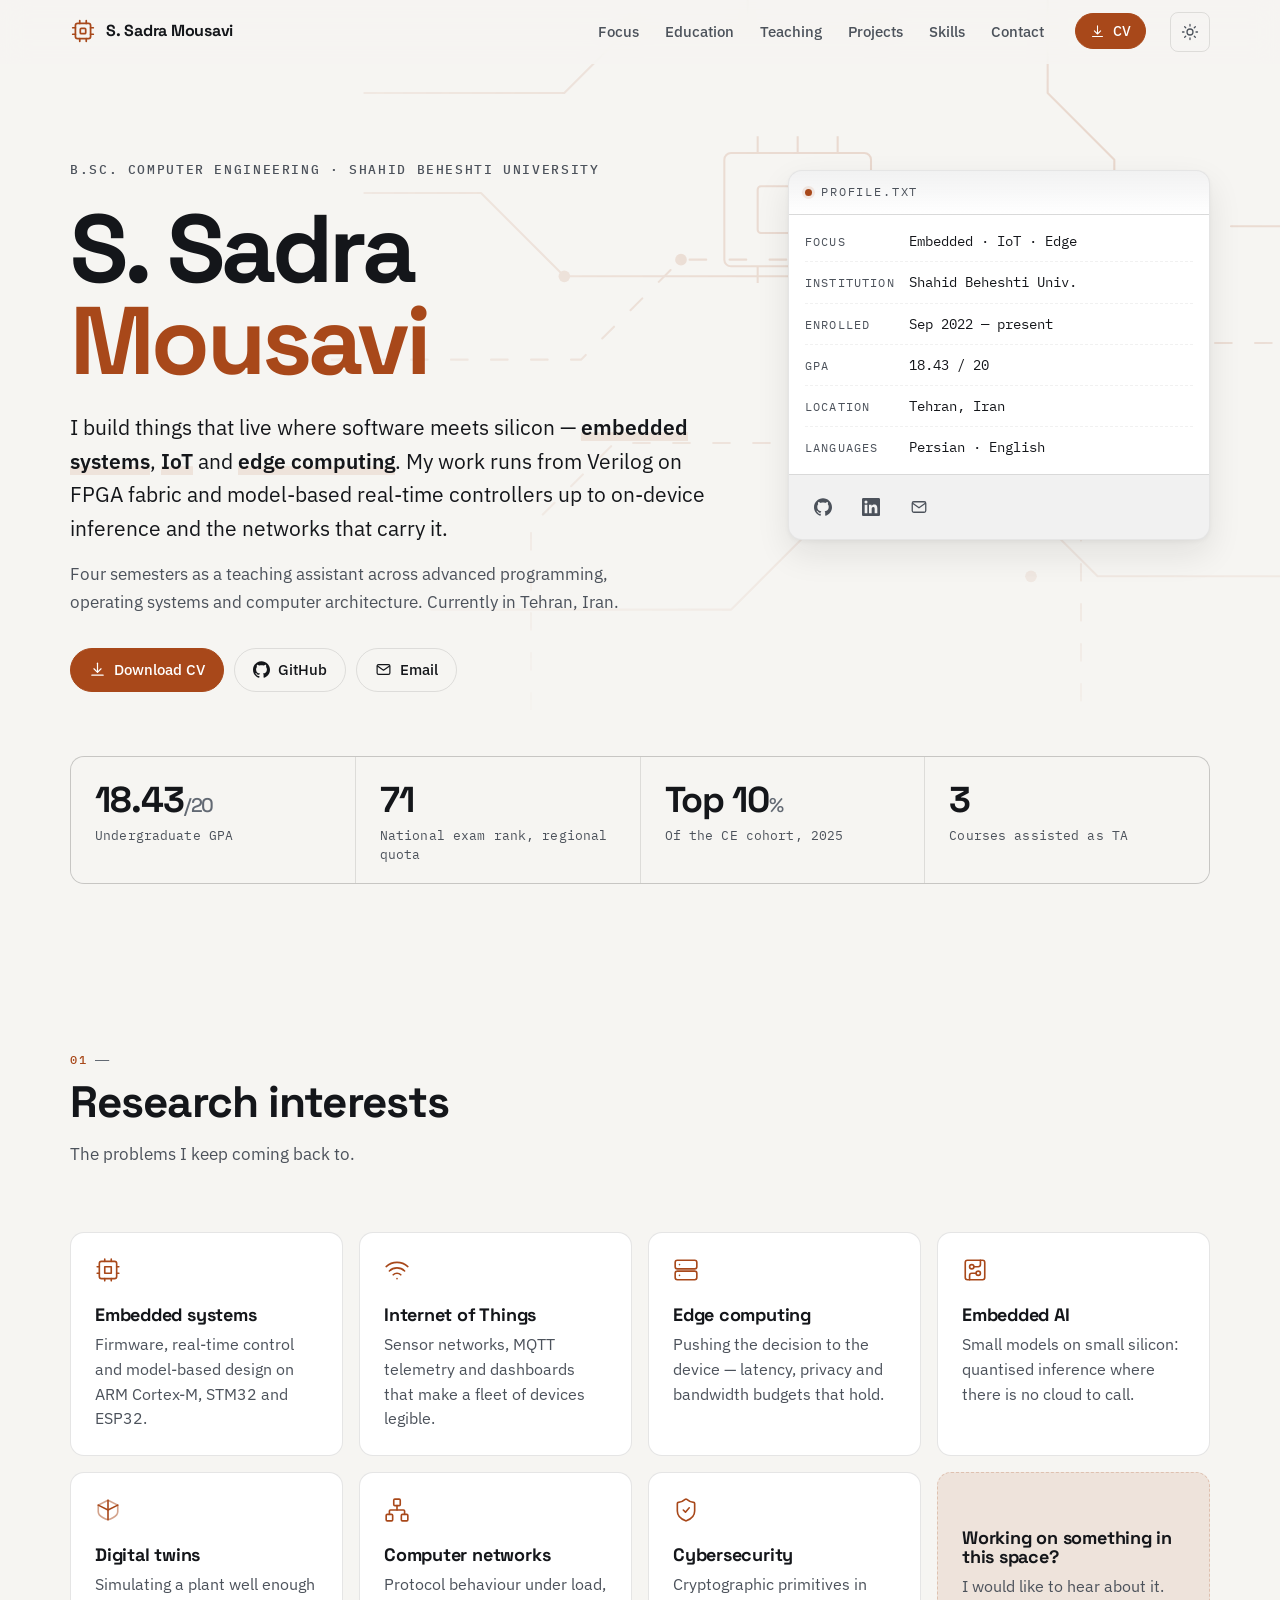
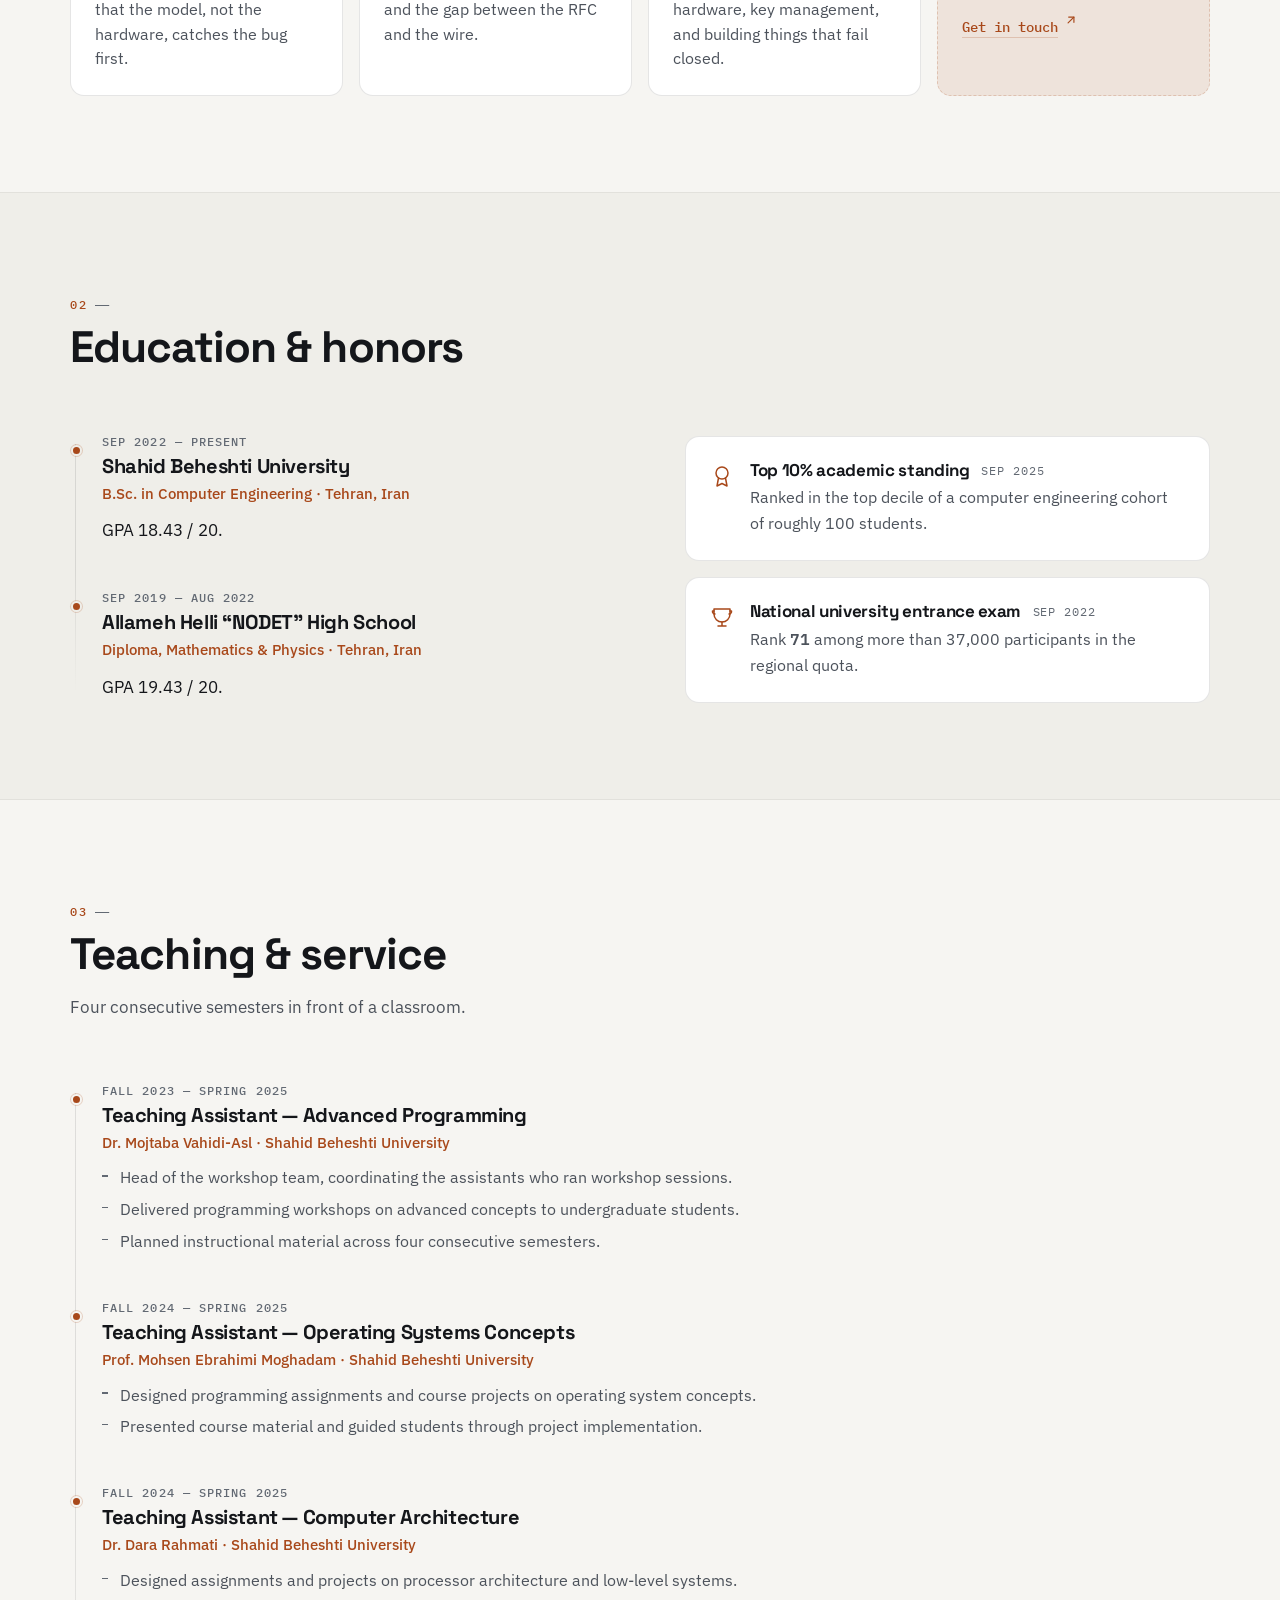
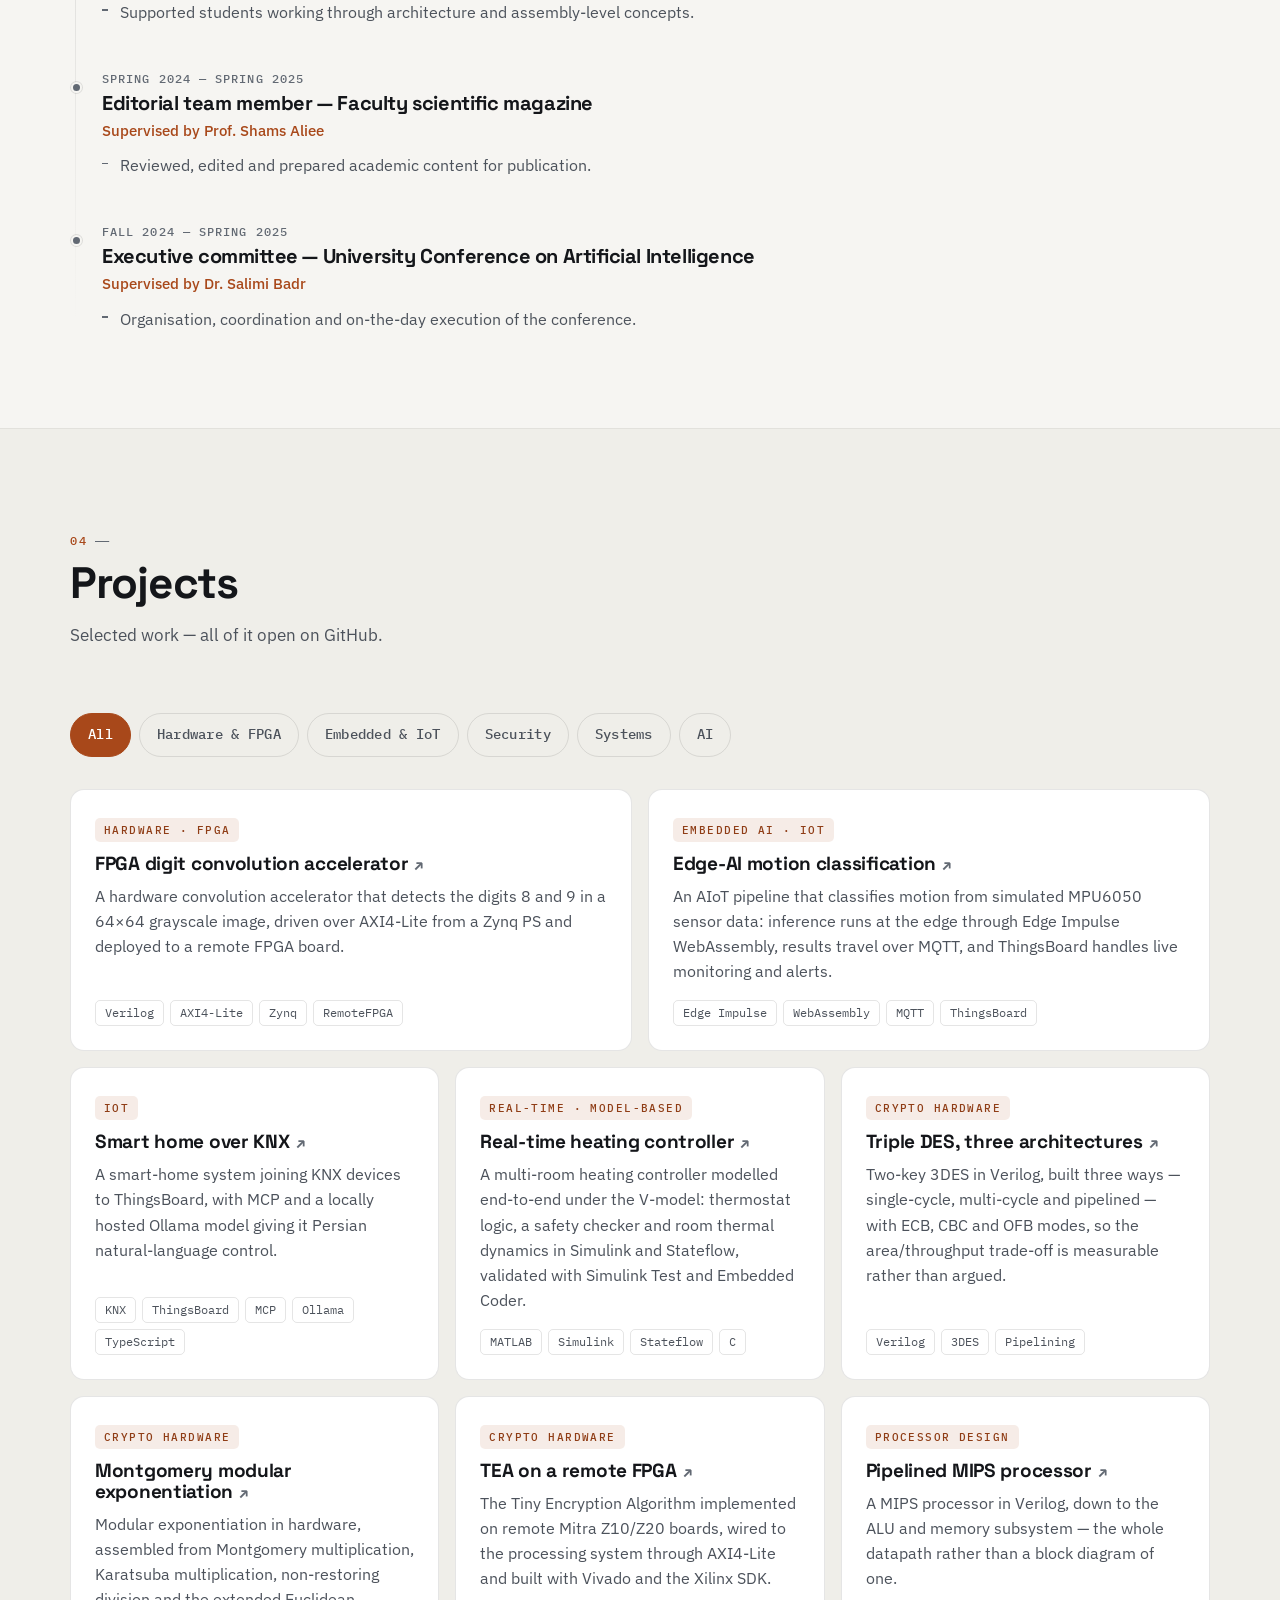
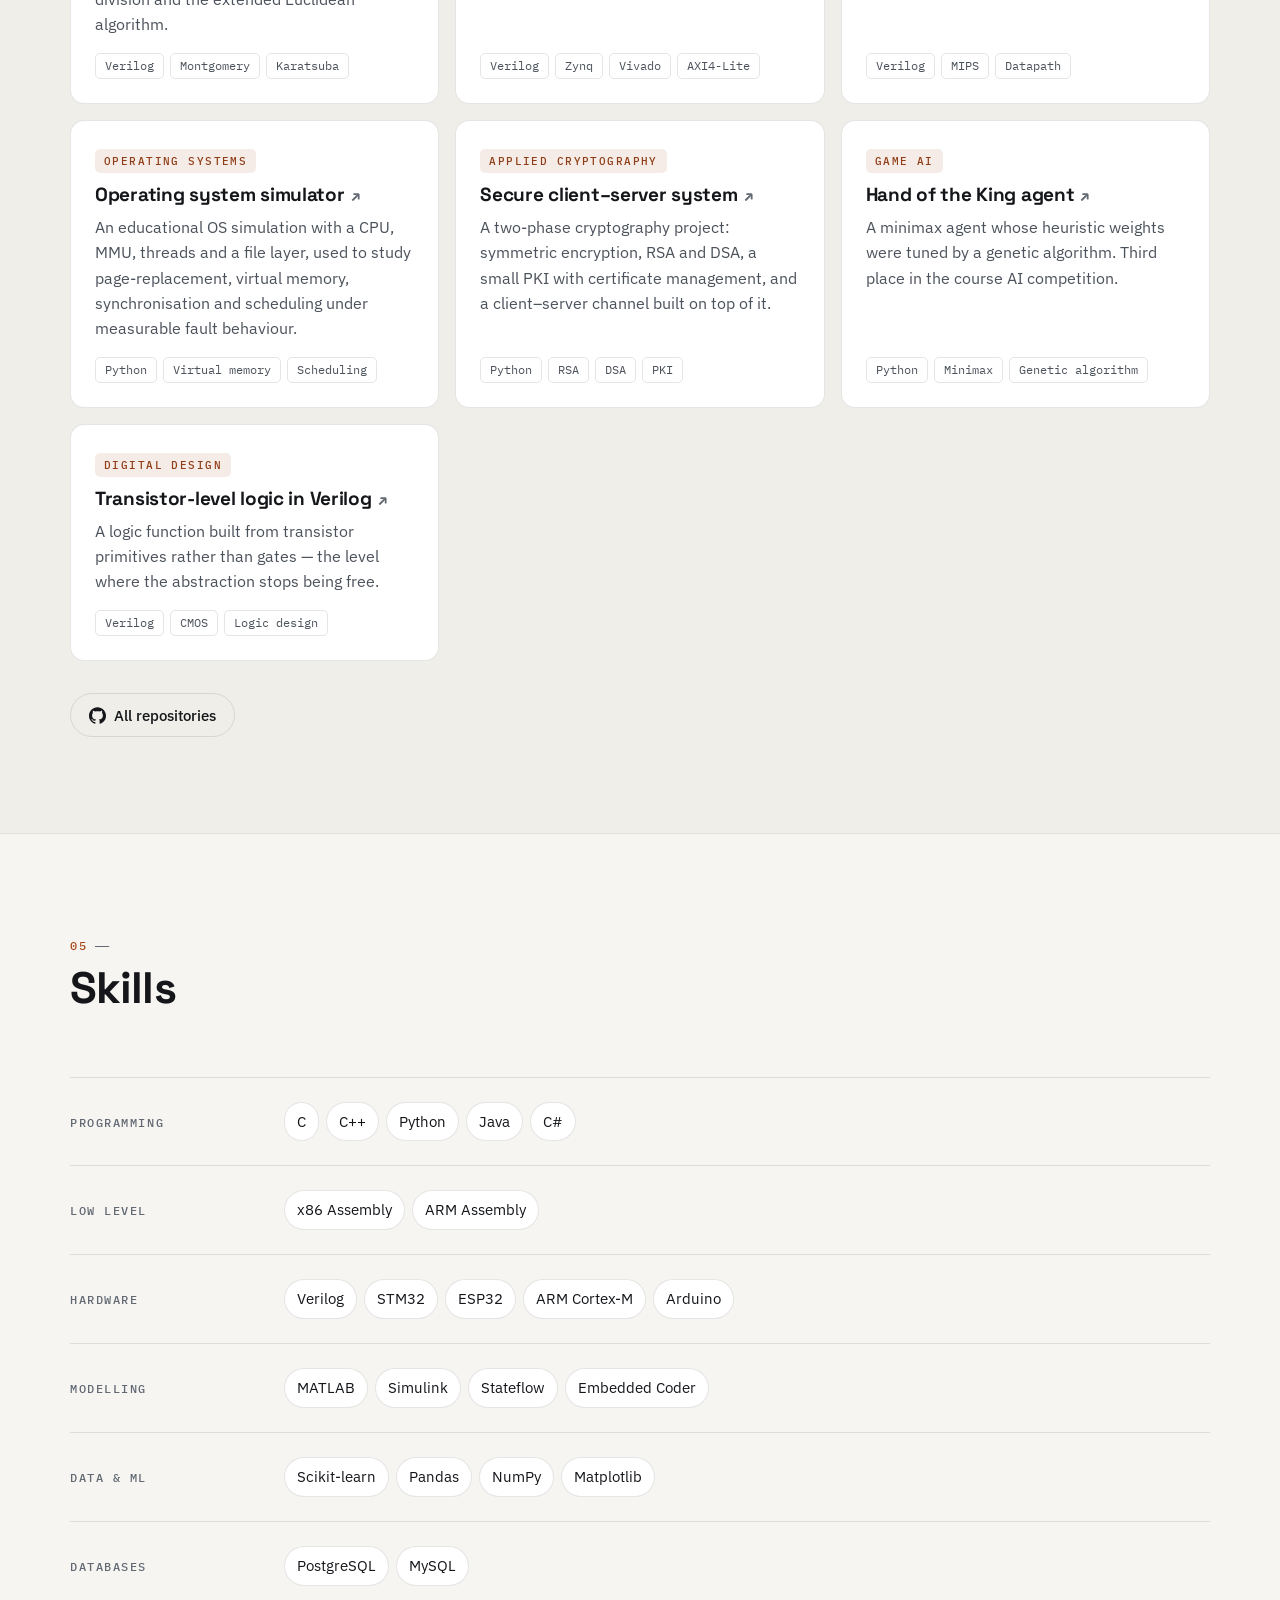
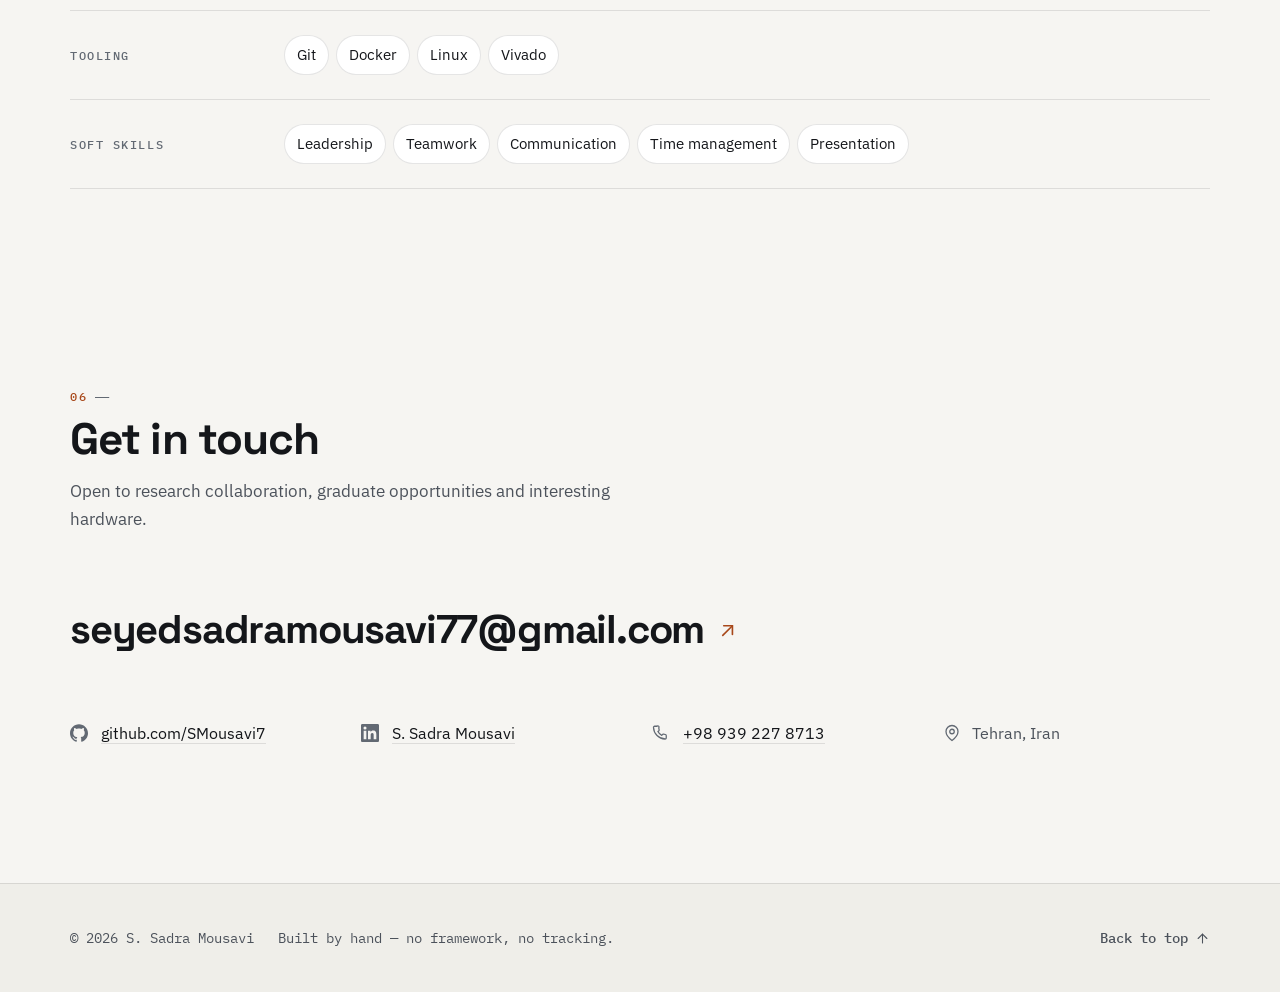
==== index.html @ b5c8f126 "Add files via upload" ====
<!doctype html>
<html lang="en">
<head>
<meta charset="utf-8">
<meta name="viewport" content="width=device-width, initial-scale=1, viewport-fit=cover">
<title>S. Sadra Mousavi — Computer Engineering</title>
<meta name="description" content="S. Sadra Mousavi — computer engineering student at Shahid Beheshti University working on embedded systems, IoT, edge computing and hardware design. Projects, teaching and CV.">
<meta name="author" content="S. Sadra Mousavi">
<meta name="theme-color" content="#f6f5f2" media="(prefers-color-scheme: light)">
<meta name="theme-color" content="#0e1013" media="(prefers-color-scheme: dark)">
<link rel="canonical" href="https://smousavi7.github.io/">

<meta property="og:type" content="website">
<meta property="og:title" content="S. Sadra Mousavi — Computer Engineering">
<meta property="og:description" content="Embedded systems, IoT and hardware design. Computer engineering at Shahid Beheshti University, Tehran.">
<meta property="og:url" content="https://smousavi7.github.io/">
<meta property="og:image" content="https://smousavi7.github.io/assets/img/og.png">
<meta name="twitter:card" content="summary_large_image">

<link rel="icon" href="assets/img/favicon.svg" type="image/svg+xml">
<link rel="apple-touch-icon" href="assets/img/favicon.svg">

<link rel="preconnect" href="https://fonts.googleapis.com">
<link rel="preconnect" href="https://fonts.gstatic.com" crossorigin>
<link rel="stylesheet" href="https://fonts.googleapis.com/css2?family=IBM+Plex+Mono:wght@400;500&family=IBM+Plex+Sans:wght@400;500;600&family=Space+Grotesk:wght@500;700&display=swap">
<link rel="stylesheet" href="assets/css/style.css">

<script>
  // Set the theme before first paint so there is no flash of the wrong palette.
  (function () {
    try {
      var t = localStorage.getItem('theme');
      if (t === 'dark' || t === 'light') document.documentElement.dataset.theme = t;
    } catch (e) {}
  })();
</script>

<script type="application/ld+json">
{
  "@context": "https://schema.org",
  "@type": "Person",
  "name": "Seyed Sadra Mousavi",
  "alternateName": "S. Sadra Mousavi",
  "jobTitle": "Computer Engineering Student",
  "email": "mailto:seyedsadramousavi77@gmail.com",
  "url": "https://smousavi7.github.io/",
  "address": { "@type": "PostalAddress", "addressLocality": "Tehran", "addressCountry": "IR" },
  "alumniOf": [
    { "@type": "CollegeOrUniversity", "name": "Shahid Beheshti University" },
    { "@type": "HighSchool", "name": "Allameh Helli (NODET) High School" }
  ],
  "knowsAbout": ["Embedded Systems", "Internet of Things", "Edge Computing", "Digital Twins", "Embedded AI", "Computer Networks", "Cybersecurity", "Verilog", "FPGA"],
  "sameAs": [
    "https://github.com/SMousavi7",
    "https://www.linkedin.com/in/seyed-sadra-mousavi-2307a42a4/"
  ]
}
</script>
</head>
<body>

<a class="skip-link" href="#main">Skip to content</a>
<div class="progress" id="progress" aria-hidden="true"></div>

<header class="nav" id="nav">
  <div class="nav__inner">
    <a class="mark" href="#top" aria-label="S. Sadra Mousavi — home">
      <span class="mark__chip" aria-hidden="true">
        <svg viewBox="0 0 24 24" fill="none" stroke="currentColor" stroke-width="1.6" stroke-linecap="round" stroke-linejoin="round">
          <rect x="5" y="5" width="14" height="14" rx="2"/><rect x="9.5" y="9.5" width="5" height="5" rx="1"/>
          <path d="M9 5V2.5M15 5V2.5M9 21.5V19M15 21.5V19M5 9H2.5M5 15H2.5M21.5 9H19M21.5 15H19"/>
        </svg>
      </span>
      <span class="mark__text">S. Sadra Mousavi</span>
    </a>

    <nav class="nav__links" id="menu" aria-label="Sections">
      <a href="#focus">Focus</a>
      <a href="#education">Education</a>
      <a href="#teaching">Teaching</a>
      <a href="#projects">Projects</a>
      <a href="#skills">Skills</a>
      <a href="#contact">Contact</a>
      <!-- Both CV buttons take their href from assets/js/config.js — edit the
           path there, not here. This href is the fallback used when
           JavaScript is off, so keep the two in step. -->
      <a class="btn btn--sm btn--solid nav__cv" data-cv href="assets/files/Sadra-Mousavi-CV.pdf" download>
        <svg class="i" viewBox="0 0 24 24" fill="none" stroke="currentColor" stroke-width="1.7" stroke-linecap="round" stroke-linejoin="round" aria-hidden="true"><path d="M12 3v12"/><path d="m7 11 5 5 5-5"/><path d="M4 20h16"/></svg>
        CV
      </a>
    </nav>

    <div class="nav__tools">
      <button class="iconbtn" id="theme" type="button" aria-label="Switch colour theme" title="Switch colour theme">
        <svg class="i i--sun" viewBox="0 0 24 24" fill="none" stroke="currentColor" stroke-width="1.7" stroke-linecap="round" aria-hidden="true"><circle cx="12" cy="12" r="4"/><path d="M12 2v2M12 20v2M4.9 4.9l1.4 1.4M17.7 17.7l1.4 1.4M2 12h2M20 12h2M4.9 19.1l1.4-1.4M17.7 6.3l1.4-1.4"/></svg>
        <svg class="i i--moon" viewBox="0 0 24 24" fill="none" stroke="currentColor" stroke-width="1.7" stroke-linecap="round" stroke-linejoin="round" aria-hidden="true"><path d="M20 14.5A8.5 8.5 0 1 1 9.5 4a7 7 0 0 0 10.5 10.5Z"/></svg>
      </button>
      <button class="iconbtn burger" id="burger" type="button" aria-label="Open menu" aria-expanded="false" aria-controls="menu">
        <span></span><span></span>
      </button>
    </div>
  </div>
</header>

<main id="main">

  <!-- ───────────────────────── hero ───────────────────────── -->
  <section class="hero" id="top">
    <div class="hero__bg" aria-hidden="true">
      <svg class="traces" viewBox="0 0 600 460" fill="none" preserveAspectRatio="xMidYMid meet">
        <g stroke="currentColor" stroke-width="1.25" stroke-linecap="round" stroke-linejoin="round">
          <path d="M20 90h120l40-40h150"/>
          <path d="M20 150h70l50 50h180l40 40h140"/>
          <path class="flow" d="M0 250h150l60-60h200l50 50h140"/>
          <path d="M60 400h180l60-60h120l40 40h140"/>
          <path class="flow" d="M120 460V350l50-50h230l50 50v110"/>
          <path d="M430 0v90l40 40v120"/>
          <path d="M250 0v50"/>
          <path d="M540 170h60"/>
        </g>
        <g fill="currentColor">
          <circle cx="180" cy="50" r="3.5"/><circle cx="330" cy="50" r="3.5"/>
          <circle cx="140" cy="200" r="3.5"/><circle cx="470" cy="250" r="3.5"/>
          <circle cx="210" cy="190" r="3.5"/><circle cx="410" cy="190" r="3.5"/>
          <circle cx="300" cy="340" r="3.5"/><circle cx="420" cy="380" r="3.5"/>
        </g>
        <g stroke="currentColor" stroke-width="1.25" fill="none">
          <rect x="236" y="126" width="88" height="68" rx="4"/>
          <rect x="256" y="146" width="48" height="28" rx="2"/>
          <path d="M256 126v-10M280 126v-10M304 126v-10M256 194v10M280 194v10M304 194v10"/>
        </g>
      </svg>
    </div>

    <div class="wrap hero__inner">
      <div class="hero__text">
        <p class="eyebrow reveal">B.Sc. Computer Engineering · Shahid Beheshti University</p>
        <h1 class="hero__name reveal">
          <span>S. Sadra</span>
          <span class="hero__last">Mousavi</span>
        </h1>
        <p class="hero__lede reveal">
          I build things that live where software meets silicon — <strong>embedded systems</strong>,
          <strong>IoT</strong> and <strong>edge computing</strong>. My work runs from Verilog on FPGA
          fabric and model-based real-time controllers up to on-device inference and the networks
          that carry it.
        </p>
        <p class="hero__sub reveal">
          Four semesters as a teaching assistant across advanced programming, operating systems and
          computer architecture. Currently in Tehran, Iran.
        </p>

        <div class="hero__cta reveal">
          <a class="btn btn--solid" data-cv href="assets/files/Sadra-Mousavi-CV.pdf" download>
            <svg class="i" viewBox="0 0 24 24" fill="none" stroke="currentColor" stroke-width="1.7" stroke-linecap="round" stroke-linejoin="round" aria-hidden="true"><path d="M12 3v12"/><path d="m7 11 5 5 5-5"/><path d="M4 20h16"/></svg>
            Download CV
          </a>
          <a class="btn" href="https://github.com/SMousavi7" target="_blank" rel="noopener">
            <svg class="i" viewBox="0 0 24 24" fill="currentColor" aria-hidden="true"><path d="M12 .297c-6.63 0-12 5.373-12 12 0 5.303 3.438 9.8 8.205 11.385.6.113.82-.258.82-.577 0-.285-.01-1.04-.015-2.04-3.338.724-4.042-1.61-4.042-1.61C4.422 18.07 3.633 17.7 3.633 17.7c-1.087-.744.084-.729.084-.729 1.205.084 1.838 1.236 1.838 1.236 1.07 1.835 2.809 1.305 3.495.998.108-.776.417-1.305.76-1.605-2.665-.3-5.466-1.332-5.466-5.93 0-1.31.465-2.38 1.235-3.22-.135-.303-.54-1.523.105-3.176 0 0 1.005-.322 3.3 1.23.96-.267 1.98-.399 3-.405 1.02.006 2.04.138 3 .405 2.28-1.552 3.285-1.23 3.285-1.23.645 1.653.24 2.873.12 3.176.765.84 1.23 1.91 1.23 3.22 0 4.61-2.805 5.625-5.475 5.92.42.36.81 1.096.81 2.22 0 1.606-.015 2.896-.015 3.286 0 .315.21.69.825.57C20.565 22.092 24 17.592 24 12.297c0-6.627-5.373-12-12-12"/></svg>
            GitHub
          </a>
          <a class="btn" href="mailto:seyedsadramousavi77@gmail.com">
            <svg class="i" viewBox="0 0 24 24" fill="none" stroke="currentColor" stroke-width="1.7" stroke-linecap="round" stroke-linejoin="round" aria-hidden="true"><rect x="3" y="5" width="18" height="14" rx="2"/><path d="m3.5 7 8.5 6 8.5-6"/></svg>
            Email
          </a>
        </div>
      </div>

      <!-- datasheet card -->
      <aside class="sheet reveal" aria-label="Profile summary">
        <div class="sheet__head">
          <span class="dot" aria-hidden="true"></span>
          <span>PROFILE.TXT</span>
        </div>
        <dl class="sheet__body">
          <div><dt>Focus</dt><dd>Embedded · IoT · Edge</dd></div>
          <div><dt>Institution</dt><dd>Shahid Beheshti Univ.</dd></div>
          <div><dt>Enrolled</dt><dd>Sep 2022 — present</dd></div>
          <div><dt>GPA</dt><dd>18.43 / 20</dd></div>
          <div><dt>Location</dt><dd>Tehran, Iran</dd></div>
          <div><dt>Languages</dt><dd>Persian · English</dd></div>
        </dl>
        <div class="sheet__foot">
          <a href="https://github.com/SMousavi7" target="_blank" rel="noopener" aria-label="GitHub">
            <svg viewBox="0 0 24 24" fill="currentColor" aria-hidden="true"><path d="M12 .297c-6.63 0-12 5.373-12 12 0 5.303 3.438 9.8 8.205 11.385.6.113.82-.258.82-.577 0-.285-.01-1.04-.015-2.04-3.338.724-4.042-1.61-4.042-1.61C4.422 18.07 3.633 17.7 3.633 17.7c-1.087-.744.084-.729.084-.729 1.205.084 1.838 1.236 1.838 1.236 1.07 1.835 2.809 1.305 3.495.998.108-.776.417-1.305.76-1.605-2.665-.3-5.466-1.332-5.466-5.93 0-1.31.465-2.38 1.235-3.22-.135-.303-.54-1.523.105-3.176 0 0 1.005-.322 3.3 1.23.96-.267 1.98-.399 3-.405 1.02.006 2.04.138 3 .405 2.28-1.552 3.285-1.23 3.285-1.23.645 1.653.24 2.873.12 3.176.765.84 1.23 1.91 1.23 3.22 0 4.61-2.805 5.625-5.475 5.92.42.36.81 1.096.81 2.22 0 1.606-.015 2.896-.015 3.286 0 .315.21.69.825.57C20.565 22.092 24 17.592 24 12.297c0-6.627-5.373-12-12-12"/></svg>
          </a>
          <a href="https://www.linkedin.com/in/seyed-sadra-mousavi-2307a42a4/" target="_blank" rel="noopener" aria-label="LinkedIn">
            <svg viewBox="0 0 24 24" fill="currentColor" aria-hidden="true"><path d="M20.447 20.452h-3.554v-5.569c0-1.328-.027-3.037-1.852-3.037-1.853 0-2.136 1.445-2.136 2.939v5.667H9.351V9h3.414v1.561h.046c.477-.9 1.637-1.85 3.37-1.85 3.601 0 4.267 2.37 4.267 5.455v6.286zM5.337 7.433a2.062 2.062 0 1 1 0-4.125 2.062 2.062 0 0 1 0 4.125zm1.782 13.019H3.555V9h3.564v11.452zM22.225 0H1.771C.792 0 0 .774 0 1.729v20.542C0 23.227.792 24 1.771 24h20.451C23.2 24 24 23.227 24 22.271V1.729C24 .774 23.2 0 22.222 0h.003z"/></svg>
          </a>
          <a href="mailto:seyedsadramousavi77@gmail.com" aria-label="Email">
            <svg viewBox="0 0 24 24" fill="none" stroke="currentColor" stroke-width="1.7" stroke-linecap="round" stroke-linejoin="round" aria-hidden="true"><rect x="3" y="5" width="18" height="14" rx="2"/><path d="m3.5 7 8.5 6 8.5-6"/></svg>
          </a>
        </div>
      </aside>
    </div>

    <!-- stats strip -->
    <div class="wrap">
      <ul class="stats reveal">
        <li><b>18.43<span>/20</span></b><span class="stats__k">Undergraduate GPA</span></li>
        <li><b>71</b><span class="stats__k">National exam rank, regional quota</span></li>
        <li><b>Top 10<span>%</span></b><span class="stats__k">Of the CE cohort, 2025</span></li>
        <li><b>3</b><span class="stats__k">Courses assisted as TA</span></li>
      </ul>
    </div>
  </section>

  <!-- ───────────────────────── focus ───────────────────────── -->
  <section class="sec" id="focus">
    <div class="wrap">
      <header class="sec__head reveal">
        <span class="sec__num">01</span>
        <h2>Research interests</h2>
        <p class="sec__note">The problems I keep coming back to.</p>
      </header>

      <ul class="focus">
        <li class="focus__item reveal">
          <svg class="i" viewBox="0 0 24 24" fill="none" stroke="currentColor" stroke-width="1.5" stroke-linecap="round" stroke-linejoin="round" aria-hidden="true"><rect x="4" y="4" width="16" height="16" rx="2"/><rect x="9" y="9" width="6" height="6"/><path d="M9 2v2M15 2v2M9 20v2M15 20v2M2 9h2M2 15h2M20 9h2M20 15h2"/></svg>
          <h3>Embedded systems</h3>
          <p>Firmware, real-time control and model-based design on ARM Cortex-M, STM32 and ESP32.</p>
        </li>
        <li class="focus__item reveal">
          <svg class="i" viewBox="0 0 24 24" fill="none" stroke="currentColor" stroke-width="1.5" stroke-linecap="round" stroke-linejoin="round" aria-hidden="true"><path d="M12 20h.01"/><path d="M8.5 16.4a5 5 0 0 1 7 0"/><path d="M5 12.9a10 10 0 0 1 14 0"/><path d="M2 8.8a15 15 0 0 1 20 0"/></svg>
          <h3>Internet of Things</h3>
          <p>Sensor networks, MQTT telemetry and dashboards that make a fleet of devices legible.</p>
        </li>
        <li class="focus__item reveal">
          <svg class="i" viewBox="0 0 24 24" fill="none" stroke="currentColor" stroke-width="1.5" stroke-linecap="round" stroke-linejoin="round" aria-hidden="true"><rect x="2" y="3" width="20" height="8" rx="2"/><rect x="2" y="13" width="20" height="8" rx="2"/><path d="M6 7h.01M6 17h.01"/></svg>
          <h3>Edge computing</h3>
          <p>Pushing the decision to the device — latency, privacy and bandwidth budgets that hold.</p>
        </li>
        <li class="focus__item reveal">
          <svg class="i" viewBox="0 0 24 24" fill="none" stroke="currentColor" stroke-width="1.5" stroke-linecap="round" stroke-linejoin="round" aria-hidden="true"><rect x="3" y="3" width="18" height="18" rx="2"/><path d="M11 9h4a2 2 0 0 0 2-2V3"/><circle cx="9" cy="9" r="2"/><path d="M7 21v-4a2 2 0 0 1 2-2h4"/><circle cx="15" cy="15" r="2"/></svg>
          <h3>Embedded AI</h3>
          <p>Small models on small silicon: quantised inference where there is no cloud to call.</p>
        </li>
        <li class="focus__item reveal">
          <svg class="i" viewBox="0 0 24 24" fill="none" stroke="currentColor" stroke-width="1.5" stroke-linecap="round" stroke-linejoin="round" aria-hidden="true"><path d="M12 3 3 7.5v6C3 18.5 12 21 12 21s9-2.5 9-7.5v-6Z" opacity=".5"/><path d="M12 3v18"/><path d="M3 7.5 12 12l9-4.5"/></svg>
          <h3>Digital twins</h3>
          <p>Simulating a plant well enough that the model, not the hardware, catches the bug first.</p>
        </li>
        <li class="focus__item reveal">
          <svg class="i" viewBox="0 0 24 24" fill="none" stroke="currentColor" stroke-width="1.5" stroke-linecap="round" stroke-linejoin="round" aria-hidden="true"><rect x="16" y="16" width="6" height="6" rx="1"/><rect x="2" y="16" width="6" height="6" rx="1"/><rect x="9" y="2" width="6" height="6" rx="1"/><path d="M5 16v-3a1 1 0 0 1 1-1h12a1 1 0 0 1 1 1v3"/><path d="M12 12V8"/></svg>
          <h3>Computer networks</h3>
          <p>Protocol behaviour under load, and the gap between the RFC and the wire.</p>
        </li>
        <li class="focus__item reveal">
          <svg class="i" viewBox="0 0 24 24" fill="none" stroke="currentColor" stroke-width="1.5" stroke-linecap="round" stroke-linejoin="round" aria-hidden="true"><path d="M20 13c0 5-3.5 7.5-7.66 8.95a1 1 0 0 1-.67 0C7.5 20.5 4 18 4 13V6a1 1 0 0 1 1-1c2 0 4.5-1.2 6.24-2.72a1.17 1.17 0 0 1 1.52 0C14.5 3.8 17 5 19 5a1 1 0 0 1 1 1Z"/><path d="m9.5 12 2 2 3.5-4"/></svg>
          <h3>Cybersecurity</h3>
          <p>Cryptographic primitives in hardware, key management, and building things that fail closed.</p>
        </li>
        <li class="focus__item focus__item--cta reveal">
          <h3>Working on something in this space?</h3>
          <p>I would like to hear about it.</p>
          <a class="focus__link" href="#contact">
            Get in touch
            <svg class="i" viewBox="0 0 24 24" fill="none" stroke="currentColor" stroke-width="2" stroke-linecap="round" stroke-linejoin="round" aria-hidden="true"><path d="M7 17 17 7"/><path d="M8 7h9v9"/></svg>
          </a>
        </li>
      </ul>
    </div>
  </section>

  <!-- ───────────────────────── education ───────────────────────── -->
  <section class="sec sec--alt" id="education">
    <div class="wrap">
      <header class="sec__head reveal">
        <span class="sec__num">02</span>
        <h2>Education &amp; honors</h2>
      </header>

      <div class="cols">
        <div class="col">
          <ol class="tl">
            <li class="tl__item reveal">
              <span class="tl__when">Sep 2022 — present</span>
              <h3>Shahid Beheshti University</h3>
              <p class="tl__role">B.Sc. in Computer Engineering · Tehran, Iran</p>
              <p>GPA 18.43 / 20.</p>
            </li>
            <li class="tl__item reveal">
              <span class="tl__when">Sep 2019 — Aug 2022</span>
              <h3>Allameh Helli “NODET” High School</h3>
              <p class="tl__role">Diploma, Mathematics &amp; Physics · Tehran, Iran</p>
              <p>GPA 19.43 / 20.</p>
            </li>
          </ol>
        </div>

        <div class="col">
          <ul class="awards">
            <li class="award reveal">
              <svg class="i" viewBox="0 0 24 24" fill="none" stroke="currentColor" stroke-width="1.5" stroke-linecap="round" stroke-linejoin="round" aria-hidden="true"><circle cx="12" cy="9" r="6"/><path d="M8.5 14 7 22l5-2.5L17 22l-1.5-8"/></svg>
              <div>
                <h3>Top 10% academic standing <span class="award__when">Sep 2025</span></h3>
                <p>Ranked in the top decile of a computer engineering cohort of roughly 100 students.</p>
              </div>
            </li>
            <li class="award reveal">
              <svg class="i" viewBox="0 0 24 24" fill="none" stroke="currentColor" stroke-width="1.5" stroke-linecap="round" stroke-linejoin="round" aria-hidden="true"><path d="M4 4h16v5a8 8 0 0 1-16 0Z"/><path d="M4 6H2.5A2.5 2.5 0 0 0 5 9M20 6h1.5A2.5 2.5 0 0 1 19 9"/><path d="M12 17v4M8 21h8"/></svg>
              <div>
                <h3>National university entrance exam <span class="award__when">Sep 2022</span></h3>
                <p>Rank <strong>71</strong> among more than 37,000 participants in the regional quota.</p>
              </div>
            </li>
          </ul>
        </div>
      </div>
    </div>
  </section>

  <!-- ───────────────────────── teaching ───────────────────────── -->
  <section class="sec" id="teaching">
    <div class="wrap">
      <header class="sec__head reveal">
        <span class="sec__num">03</span>
        <h2>Teaching &amp; service</h2>
        <p class="sec__note">Four consecutive semesters in front of a classroom.</p>
      </header>

      <ol class="tl tl--wide">
        <li class="tl__item reveal">
          <span class="tl__when">Fall 2023 — Spring 2025</span>
          <h3>Teaching Assistant — Advanced Programming</h3>
          <p class="tl__role">Dr. Mojtaba Vahidi-Asl · Shahid Beheshti University</p>
          <ul>
            <li>Head of the workshop team, coordinating the assistants who ran workshop sessions.</li>
            <li>Delivered programming workshops on advanced concepts to undergraduate students.</li>
            <li>Planned instructional material across four consecutive semesters.</li>
          </ul>
        </li>
        <li class="tl__item reveal">
          <span class="tl__when">Fall 2024 — Spring 2025</span>
          <h3>Teaching Assistant — Operating Systems Concepts</h3>
          <p class="tl__role">Prof. Mohsen Ebrahimi Moghadam · Shahid Beheshti University</p>
          <ul>
            <li>Designed programming assignments and course projects on operating system concepts.</li>
            <li>Presented course material and guided students through project implementation.</li>
          </ul>
        </li>
        <li class="tl__item reveal">
          <span class="tl__when">Fall 2024 — Spring 2025</span>
          <h3>Teaching Assistant — Computer Architecture</h3>
          <p class="tl__role">Dr. Dara Rahmati · Shahid Beheshti University</p>
          <ul>
            <li>Designed assignments and projects on processor architecture and low-level systems.</li>
            <li>Supported students working through architecture and assembly-level concepts.</li>
          </ul>
        </li>
        <li class="tl__item tl__item--muted reveal">
          <span class="tl__when">Spring 2024 — Spring 2025</span>
          <h3>Editorial team member — Faculty scientific magazine</h3>
          <p class="tl__role">Supervised by Prof. Shams Aliee</p>
          <ul>
            <li>Reviewed, edited and prepared academic content for publication.</li>
          </ul>
        </li>
        <li class="tl__item tl__item--muted reveal">
          <span class="tl__when">Fall 2024 — Spring 2025</span>
          <h3>Executive committee — University Conference on Artificial Intelligence</h3>
          <p class="tl__role">Supervised by Dr. Salimi Badr</p>
          <ul>
            <li>Organisation, coordination and on-the-day execution of the conference.</li>
          </ul>
        </li>
      </ol>
    </div>
  </section>

  <!-- ───────────────────────── projects ───────────────────────── -->
  <section class="sec sec--alt" id="projects">
    <div class="wrap">
      <header class="sec__head reveal">
        <span class="sec__num">04</span>
        <h2>Projects</h2>
        <p class="sec__note">Selected work — all of it open on GitHub.</p>
      </header>

      <div class="filters reveal" role="group" aria-label="Filter projects by area">
        <button type="button" class="chip is-on" data-filter="all">All</button>
        <button type="button" class="chip" data-filter="hardware">Hardware &amp; FPGA</button>
        <button type="button" class="chip" data-filter="embedded">Embedded &amp; IoT</button>
        <button type="button" class="chip" data-filter="security">Security</button>
        <button type="button" class="chip" data-filter="systems">Systems</button>
        <button type="button" class="chip" data-filter="ai">AI</button>
      </div>

      <div class="grid" id="grid">

        <article class="card card--wide reveal" data-cat="hardware ai">
          <div class="card__top"><span class="card__tag">Hardware · FPGA</span></div>
          <h3><a href="https://github.com/SMousavi7/fpga-digit-convolution" target="_blank" rel="noopener">FPGA digit convolution accelerator<span class="card__arrow" aria-hidden="true">↗</span></a></h3>
          <p>A hardware convolution accelerator that detects the digits 8 and 9 in a 64×64 grayscale image, driven over AXI4-Lite from a Zynq PS and deployed to a remote FPGA board.</p>
          <ul class="tags"><li>Verilog</li><li>AXI4-Lite</li><li>Zynq</li><li>RemoteFPGA</li></ul>
        </article>

        <article class="card card--wide reveal" data-cat="embedded ai">
          <div class="card__top"><span class="card__tag">Embedded AI · IoT</span></div>
          <h3><a href="https://github.com/SMousavi7/MPU6050-Edge-AI-Motion-Classification" target="_blank" rel="noopener">Edge-AI motion classification<span class="card__arrow" aria-hidden="true">↗</span></a></h3>
          <p>An AIoT pipeline that classifies motion from simulated MPU6050 sensor data: inference runs at the edge through Edge Impulse WebAssembly, results travel over MQTT, and ThingsBoard handles live monitoring and alerts.</p>
          <ul class="tags"><li>Edge Impulse</li><li>WebAssembly</li><li>MQTT</li><li>ThingsBoard</li></ul>
        </article>

        <article class="card reveal" data-cat="embedded">
          <div class="card__top"><span class="card__tag">IoT</span></div>
          <h3><a href="https://github.com/SMousavi7/smart-home-knx-thingsboard" target="_blank" rel="noopener">Smart home over KNX<span class="card__arrow" aria-hidden="true">↗</span></a></h3>
          <p>A smart-home system joining KNX devices to ThingsBoard, with MCP and a locally hosted Ollama model giving it Persian natural-language control.</p>
          <ul class="tags"><li>KNX</li><li>ThingsBoard</li><li>MCP</li><li>Ollama</li><li>TypeScript</li></ul>
        </article>

        <article class="card reveal" data-cat="embedded">
          <div class="card__top"><span class="card__tag">Real-time · Model-based</span></div>
          <h3><a href="https://github.com/SMousavi7/Embedded-Real-Time-Systems-Course-Project" target="_blank" rel="noopener">Real-time heating controller<span class="card__arrow" aria-hidden="true">↗</span></a></h3>
          <p>A multi-room heating controller modelled end-to-end under the V-model: thermostat logic, a safety checker and room thermal dynamics in Simulink and Stateflow, validated with Simulink Test and Embedded Coder.</p>
          <ul class="tags"><li>MATLAB</li><li>Simulink</li><li>Stateflow</li><li>C</li></ul>
        </article>

        <article class="card reveal" data-cat="hardware security">
          <div class="card__top"><span class="card__tag">Crypto hardware</span></div>
          <h3><a href="https://github.com/SMousavi7/triple-des-hardware-architectures" target="_blank" rel="noopener">Triple DES, three architectures<span class="card__arrow" aria-hidden="true">↗</span></a></h3>
          <p>Two-key 3DES in Verilog, built three ways — single-cycle, multi-cycle and pipelined — with ECB, CBC and OFB modes, so the area/throughput trade-off is measurable rather than argued.</p>
          <ul class="tags"><li>Verilog</li><li>3DES</li><li>Pipelining</li></ul>
        </article>

        <article class="card reveal" data-cat="hardware security">
          <div class="card__top"><span class="card__tag">Crypto hardware</span></div>
          <h3><a href="https://github.com/SMousavi7/verilog-montgomery-modular-exponentiation" target="_blank" rel="noopener">Montgomery modular exponentiation<span class="card__arrow" aria-hidden="true">↗</span></a></h3>
          <p>Modular exponentiation in hardware, assembled from Montgomery multiplication, Karatsuba multiplication, non-restoring division and the extended Euclidean algorithm.</p>
          <ul class="tags"><li>Verilog</li><li>Montgomery</li><li>Karatsuba</li></ul>
        </article>

        <article class="card reveal" data-cat="hardware security">
          <div class="card__top"><span class="card__tag">Crypto hardware</span></div>
          <h3><a href="https://github.com/SMousavi7/tea-encryption-remote-fpga" target="_blank" rel="noopener">TEA on a remote FPGA<span class="card__arrow" aria-hidden="true">↗</span></a></h3>
          <p>The Tiny Encryption Algorithm implemented on remote Mitra Z10/Z20 boards, wired to the processing system through AXI4-Lite and built with Vivado and the Xilinx SDK.</p>
          <ul class="tags"><li>Verilog</li><li>Zynq</li><li>Vivado</li><li>AXI4-Lite</li></ul>
        </article>

        <article class="card reveal" data-cat="hardware">
          <div class="card__top"><span class="card__tag">Processor design</span></div>
          <h3><a href="https://github.com/SMousavi7/MIPS-pipeline" target="_blank" rel="noopener">Pipelined MIPS processor<span class="card__arrow" aria-hidden="true">↗</span></a></h3>
          <p>A MIPS processor in Verilog, down to the ALU and memory subsystem — the whole datapath rather than a block diagram of one.</p>
          <ul class="tags"><li>Verilog</li><li>MIPS</li><li>Datapath</li></ul>
        </article>

        <article class="card reveal" data-cat="systems">
          <div class="card__top"><span class="card__tag">Operating systems</span></div>
          <h3><a href="https://github.com/SMousavi7/Operating-Systems-Course-Project" target="_blank" rel="noopener">Operating system simulator<span class="card__arrow" aria-hidden="true">↗</span></a></h3>
          <p>An educational OS simulation with a CPU, MMU, threads and a file layer, used to study page-replacement, virtual memory, synchronisation and scheduling under measurable fault behaviour.</p>
          <ul class="tags"><li>Python</li><li>Virtual memory</li><li>Scheduling</li></ul>
        </article>

        <article class="card reveal" data-cat="security">
          <div class="card__top"><span class="card__tag">Applied cryptography</span></div>
          <h3><a href="https://github.com/SMousavi7/CryptographyProject" target="_blank" rel="noopener">Secure client–server system<span class="card__arrow" aria-hidden="true">↗</span></a></h3>
          <p>A two-phase cryptography project: symmetric encryption, RSA and DSA, a small PKI with certificate management, and a client–server channel built on top of it.</p>
          <ul class="tags"><li>Python</li><li>RSA</li><li>DSA</li><li>PKI</li></ul>
        </article>

        <article class="card reveal" data-cat="ai">
          <div class="card__top"><span class="card__tag">Game AI</span></div>
          <h3><a href="https://github.com/SMousavi7/Hand-of-the-King-ai-agent" target="_blank" rel="noopener">Hand of the King agent<span class="card__arrow" aria-hidden="true">↗</span></a></h3>
          <p>A minimax agent whose heuristic weights were tuned by a genetic algorithm. Third place in the course AI competition.</p>
          <ul class="tags"><li>Python</li><li>Minimax</li><li>Genetic algorithm</li></ul>
        </article>

        <article class="card reveal" data-cat="hardware">
          <div class="card__top"><span class="card__tag">Digital design</span></div>
          <h3><a href="https://github.com/SMousavi7/implementation-of-a-function-using-transistor-level-verilog" target="_blank" rel="noopener">Transistor-level logic in Verilog<span class="card__arrow" aria-hidden="true">↗</span></a></h3>
          <p>A logic function built from transistor primitives rather than gates — the level where the abstraction stops being free.</p>
          <ul class="tags"><li>Verilog</li><li>CMOS</li><li>Logic design</li></ul>
        </article>

      </div>

      <p class="grid__empty" id="empty" hidden>Nothing in this category yet.</p>

      <p class="more reveal">
        <a class="btn" href="https://github.com/SMousavi7?tab=repositories" target="_blank" rel="noopener">
          <svg class="i" viewBox="0 0 24 24" fill="currentColor" aria-hidden="true"><path d="M12 .297c-6.63 0-12 5.373-12 12 0 5.303 3.438 9.8 8.205 11.385.6.113.82-.258.82-.577 0-.285-.01-1.04-.015-2.04-3.338.724-4.042-1.61-4.042-1.61C4.422 18.07 3.633 17.7 3.633 17.7c-1.087-.744.084-.729.084-.729 1.205.084 1.838 1.236 1.838 1.236 1.07 1.835 2.809 1.305 3.495.998.108-.776.417-1.305.76-1.605-2.665-.3-5.466-1.332-5.466-5.93 0-1.31.465-2.38 1.235-3.22-.135-.303-.54-1.523.105-3.176 0 0 1.005-.322 3.3 1.23.96-.267 1.98-.399 3-.405 1.02.006 2.04.138 3 .405 2.28-1.552 3.285-1.23 3.285-1.23.645 1.653.24 2.873.12 3.176.765.84 1.23 1.91 1.23 3.22 0 4.61-2.805 5.625-5.475 5.92.42.36.81 1.096.81 2.22 0 1.606-.015 2.896-.015 3.286 0 .315.21.69.825.57C20.565 22.092 24 17.592 24 12.297c0-6.627-5.373-12-12-12"/></svg>
          All repositories
        </a>
      </p>
    </div>
  </section>

  <!-- ───────────────────────── skills ───────────────────────── -->
  <section class="sec" id="skills">
    <div class="wrap">
      <header class="sec__head reveal">
        <span class="sec__num">05</span>
        <h2>Skills</h2>
      </header>

      <dl class="specs">
        <div class="spec reveal"><dt>Programming</dt><dd><span>C</span><span>C++</span><span>Python</span><span>Java</span><span>C#</span></dd></div>
        <div class="spec reveal"><dt>Low level</dt><dd><span>x86 Assembly</span><span>ARM Assembly</span></dd></div>
        <div class="spec reveal"><dt>Hardware</dt><dd><span>Verilog</span><span>STM32</span><span>ESP32</span><span>ARM Cortex-M</span><span>Arduino</span></dd></div>
        <div class="spec reveal"><dt>Modelling</dt><dd><span>MATLAB</span><span>Simulink</span><span>Stateflow</span><span>Embedded Coder</span></dd></div>
        <div class="spec reveal"><dt>Data &amp; ML</dt><dd><span>Scikit-learn</span><span>Pandas</span><span>NumPy</span><span>Matplotlib</span></dd></div>
        <div class="spec reveal"><dt>Databases</dt><dd><span>PostgreSQL</span><span>MySQL</span></dd></div>
        <div class="spec reveal"><dt>Tooling</dt><dd><span>Git</span><span>Docker</span><span>Linux</span><span>Vivado</span></dd></div>
        <div class="spec reveal"><dt>Soft skills</dt><dd><span>Leadership</span><span>Teamwork</span><span>Communication</span><span>Time management</span><span>Presentation</span></dd></div>
      </dl>
    </div>
  </section>

  <!-- ───────────────────────── contact ───────────────────────── -->
  <section class="sec sec--contact" id="contact">
    <div class="wrap">
      <header class="sec__head reveal">
        <span class="sec__num">06</span>
        <h2>Get in touch</h2>
        <p class="sec__note">Open to research collaboration, graduate opportunities and interesting hardware.</p>
      </header>

      <div class="contact reveal">
        <a class="contact__mail" href="mailto:seyedsadramousavi77@gmail.com">
          seyedsadramousavi77@gmail.com
          <svg class="i" viewBox="0 0 24 24" fill="none" stroke="currentColor" stroke-width="1.7" stroke-linecap="round" stroke-linejoin="round" aria-hidden="true"><path d="M7 17 17 7"/><path d="M8 7h9v9"/></svg>
        </a>

        <ul class="contact__list">
          <li>
            <svg class="i" viewBox="0 0 24 24" fill="currentColor" aria-hidden="true"><path d="M12 .297c-6.63 0-12 5.373-12 12 0 5.303 3.438 9.8 8.205 11.385.6.113.82-.258.82-.577 0-.285-.01-1.04-.015-2.04-3.338.724-4.042-1.61-4.042-1.61C4.422 18.07 3.633 17.7 3.633 17.7c-1.087-.744.084-.729.084-.729 1.205.084 1.838 1.236 1.838 1.236 1.07 1.835 2.809 1.305 3.495.998.108-.776.417-1.305.76-1.605-2.665-.3-5.466-1.332-5.466-5.93 0-1.31.465-2.38 1.235-3.22-.135-.303-.54-1.523.105-3.176 0 0 1.005-.322 3.3 1.23.96-.267 1.98-.399 3-.405 1.02.006 2.04.138 3 .405 2.28-1.552 3.285-1.23 3.285-1.23.645 1.653.24 2.873.12 3.176.765.84 1.23 1.91 1.23 3.22 0 4.61-2.805 5.625-5.475 5.92.42.36.81 1.096.81 2.22 0 1.606-.015 2.896-.015 3.286 0 .315.21.69.825.57C20.565 22.092 24 17.592 24 12.297c0-6.627-5.373-12-12-12"/></svg>
            <a href="https://github.com/SMousavi7" target="_blank" rel="noopener">github.com/SMousavi7</a>
          </li>
          <li>
            <svg class="i" viewBox="0 0 24 24" fill="currentColor" aria-hidden="true"><path d="M20.447 20.452h-3.554v-5.569c0-1.328-.027-3.037-1.852-3.037-1.853 0-2.136 1.445-2.136 2.939v5.667H9.351V9h3.414v1.561h.046c.477-.9 1.637-1.85 3.37-1.85 3.601 0 4.267 2.37 4.267 5.455v6.286zM5.337 7.433a2.062 2.062 0 1 1 0-4.125 2.062 2.062 0 0 1 0 4.125zm1.782 13.019H3.555V9h3.564v11.452zM22.225 0H1.771C.792 0 0 .774 0 1.729v20.542C0 23.227.792 24 1.771 24h20.451C23.2 24 24 23.227 24 22.271V1.729C24 .774 23.2 0 22.222 0h.003z"/></svg>
            <a href="https://www.linkedin.com/in/seyed-sadra-mousavi-2307a42a4/" target="_blank" rel="noopener">S. Sadra Mousavi</a>
          </li>
          <li>
            <svg class="i" viewBox="0 0 24 24" fill="none" stroke="currentColor" stroke-width="1.7" stroke-linecap="round" stroke-linejoin="round" aria-hidden="true"><path d="M6.5 3h-3A1.5 1.5 0 0 0 2 4.6c.3 8.3 7.1 15.1 15.4 15.4A1.5 1.5 0 0 0 19 18.5v-3a1.5 1.5 0 0 0-1.2-1.5l-2.5-.5a1.5 1.5 0 0 0-1.5.6l-.8 1a12 12 0 0 1-5.1-5.1l1-.8a1.5 1.5 0 0 0 .6-1.5l-.5-2.5A1.5 1.5 0 0 0 6.5 3Z"/></svg>
            <a href="tel:+989392278713">+98 939 227 8713</a>
          </li>
          <li>
            <svg class="i" viewBox="0 0 24 24" fill="none" stroke="currentColor" stroke-width="1.7" stroke-linecap="round" stroke-linejoin="round" aria-hidden="true"><path d="M20 10c0 6-8 12-8 12s-8-6-8-12a8 8 0 0 1 16 0Z"/><circle cx="12" cy="10" r="3"/></svg>
            <span>Tehran, Iran</span>
          </li>
        </ul>
      </div>
    </div>
  </section>
</main>

<footer class="foot">
  <div class="wrap foot__inner">
    <p>© <span id="year">2026</span> S. Sadra Mousavi</p>
    <p class="foot__meta">Built by hand — no framework, no tracking.</p>
    <a class="foot__top" href="#top">
      Back to top
      <svg class="i" viewBox="0 0 24 24" fill="none" stroke="currentColor" stroke-width="1.7" stroke-linecap="round" stroke-linejoin="round" aria-hidden="true"><path d="M12 19V5"/><path d="m5 12 7-7 7 7"/></svg>
    </a>
  </div>
</footer>

<script src="assets/js/config.js" defer></script>
<script src="assets/js/main.js" defer></script>
</body>
</html>
---- assets/css/style.css ----
/* ==========================================================================
   S. Sadra Mousavi — personal site
   Palette: warm paper / graphite ink / copper signal ("PCB" direction)
   Type:    Space Grotesk (display) · IBM Plex Sans (text) · IBM Plex Mono (labels)
   ========================================================================== */

/* ---------- tokens ---------- */
:root {
  color-scheme: light;

  --paper:      #f6f5f2;
  --paper-2:    #efeee9;
  --surface:    #ffffff;
  --ink:        #14161a;
  --ink-2:      #4c525b;   /* 6.6:1 on --paper-2 */
  --ink-3:      #626973;   /* 4.8:1 on --paper-2 — safe for small labels */
  --line:       rgba(20, 22, 26, .11);
  --line-2:     rgba(20, 22, 26, .06);

  --copper:     #a8481a;   /* 5.3:1 on paper — safe for body-size links */
  --copper-hi:  #c25a24;   /* hover / large text */
  --copper-ink: #8f3d16;   /* copper text on a --copper-dim tint */
  --copper-dim: rgba(168, 72, 26, .10);
  --copper-ghost: rgba(168, 72, 26, .22);

  --shadow-sm: 0 1px 2px rgba(20, 22, 26, .04), 0 2px 8px rgba(20, 22, 26, .04);
  --shadow-md: 0 2px 4px rgba(20, 22, 26, .04), 0 14px 34px rgba(20, 22, 26, .09);

  --display: "Space Grotesk", "Segoe UI", system-ui, sans-serif;
  --sans:    "IBM Plex Sans", system-ui, -apple-system, "Segoe UI", sans-serif;
  --mono:    "IBM Plex Mono", ui-monospace, "SFMono-Regular", Menlo, monospace;

  --nav-h: 64px;
  --wrap:  1140px;

  --s-1: 8px;  --s-2: 16px; --s-3: 24px; --s-4: 32px;
  --s-5: 48px; --s-6: 64px; --s-7: 96px; --s-8: 128px;

  --r-sm: 8px; --r-md: 14px; --r-lg: 20px;
  --ease: cubic-bezier(.22, .61, .36, 1);
}

@media (prefers-color-scheme: dark) {
  :root:not([data-theme="light"]) {
    color-scheme: dark;
    --paper:   #0e1013;
    --paper-2: #131619;
    --surface: #16191e;
    --ink:     #eae7e1;
    --ink-2:   #a2a8b0;
    --ink-3:   #838a94;   /* 5.1:1 on --surface */
    --line:    rgba(234, 231, 225, .13);
    --line-2:  rgba(234, 231, 225, .07);
    --copper:     #e08a4b;   /* 7.0:1 on #0e1013 */
    --copper-hi:  #f2a163;
    --copper-ink: #f0a877;
    --copper-dim: rgba(224, 138, 75, .12);
    --copper-ghost: rgba(224, 138, 75, .28);
    --shadow-sm: 0 1px 2px rgba(0, 0, 0, .3), 0 2px 8px rgba(0, 0, 0, .25);
    --shadow-md: 0 2px 4px rgba(0, 0, 0, .3), 0 14px 34px rgba(0, 0, 0, .45);
  }
}

:root[data-theme="dark"] {
  color-scheme: dark;
  --paper:   #0e1013;
  --paper-2: #131619;
  --surface: #16191e;
  --ink:     #eae7e1;
  --ink-2:   #a2a8b0;
  --ink-3:   #838a94;
  --line:    rgba(234, 231, 225, .13);
  --line-2:  rgba(234, 231, 225, .07);
  --copper:     #e08a4b;
  --copper-hi:  #f2a163;
  --copper-ink: #f0a877;
  --copper-dim: rgba(224, 138, 75, .12);
  --copper-ghost: rgba(224, 138, 75, .28);
  --shadow-sm: 0 1px 2px rgba(0, 0, 0, .3), 0 2px 8px rgba(0, 0, 0, .25);
  --shadow-md: 0 2px 4px rgba(0, 0, 0, .3), 0 14px 34px rgba(0, 0, 0, .45);
}

/* ---------- base ---------- */
*, *::before, *::after { box-sizing: border-box; }

html { scroll-behavior: smooth; scroll-padding-top: calc(var(--nav-h) + 16px); -webkit-text-size-adjust: 100%; }

body {
  margin: 0;
  background: var(--paper);
  color: var(--ink);
  font-family: var(--sans);
  font-size: 17px;
  line-height: 1.65;
  font-feature-settings: "kern", "liga";
  -webkit-font-smoothing: antialiased;
  text-rendering: optimizeLegibility;
  overflow-x: hidden;
}
body.is-locked { overflow: hidden; }

h1, h2, h3 { font-family: var(--display); font-weight: 700; line-height: 1.1; letter-spacing: -.02em; margin: 0; }
p { margin: 0 0 var(--s-2); }
a { color: inherit; }
img, svg { max-width: 100%; }
ul, ol { margin: 0; padding: 0; list-style: none; }
strong { font-weight: 600; }

::selection { background: var(--copper-ghost); }

:focus-visible {
  outline: 2px solid var(--copper);
  outline-offset: 3px;
  border-radius: 3px;
}

.wrap { width: min(100% - 2 * var(--s-3), var(--wrap)); margin-inline: auto; }

.i { width: 1em; height: 1em; flex: none; }

.skip-link {
  position: fixed; top: 8px; left: 8px; z-index: 200;
  transform: translateY(-200%);
  background: var(--ink); color: var(--paper);
  padding: 13px 18px; border-radius: var(--r-sm);
  font: 500 14px/1 var(--sans); text-decoration: none;
}
.skip-link:focus { transform: none; }

/* ---------- scroll progress ---------- */
.progress {
  position: fixed; inset: 0 auto auto 0; z-index: 120;
  height: 2px; width: 100%;
  background: var(--copper);
  transform: scaleX(0); transform-origin: 0 50%;
  will-change: transform;
}

/* ---------- nav ---------- */
.nav {
  position: fixed; inset: 0 0 auto; z-index: 100;
  height: var(--nav-h);
  background: color-mix(in srgb, var(--paper) 82%, transparent);
  backdrop-filter: saturate(150%) blur(14px);
  -webkit-backdrop-filter: saturate(150%) blur(14px);
  border-bottom: 1px solid transparent;
  transition: border-color .25s var(--ease), background .25s var(--ease);
}
.nav.is-stuck { border-bottom-color: var(--line); }

.nav__inner {
  width: min(100% - 2 * var(--s-3), var(--wrap));
  margin-inline: auto; height: 100%;
  display: flex; align-items: center; gap: var(--s-3);
}

.mark {
  display: inline-flex; align-items: center; gap: 10px;
  text-decoration: none; font-family: var(--display); font-weight: 700;
  letter-spacing: -.015em; font-size: 16px;
  margin-right: auto; margin-left: -6px;
  padding: 9px 6px; border-radius: var(--r-sm);
}
.mark__chip { display: grid; place-items: center; width: 26px; height: 26px; color: var(--copper); }
.mark__chip svg { width: 100%; height: 100%; }
.mark__text { white-space: nowrap; }
@media (max-width: 400px) { .mark__text { display: none; } }

.nav__links { display: flex; align-items: center; gap: 4px; }
.nav__links > a:not(.btn) {
  position: relative;
  padding: 8px 11px;
  font-size: 14.5px; font-weight: 500;
  color: var(--ink-2); text-decoration: none;
  border-radius: var(--r-sm);
  transition: color .18s var(--ease), background .18s var(--ease);
}
.nav__links > a:not(.btn):hover { color: var(--ink); background: var(--line-2); }
.nav__links > a.is-active { color: var(--copper); }
.nav__links > a.is-active::after {
  content: ""; position: absolute; left: 11px; right: 11px; bottom: 3px;
  height: 1.5px; background: var(--copper); border-radius: 2px;
}
.nav__cv { margin-left: var(--s-2); }

.nav__tools { display: flex; align-items: center; gap: 6px; }

.iconbtn {
  display: grid; place-items: center;
  width: 40px; height: 40px;
  border: 1px solid var(--line); border-radius: var(--r-sm);
  background: transparent; color: var(--ink-2);
  cursor: pointer;
  transition: color .18s var(--ease), border-color .18s var(--ease), background .18s var(--ease);
}
.iconbtn:hover { color: var(--ink); border-color: var(--ink-3); background: var(--line-2); }
.iconbtn .i { width: 18px; height: 18px; }
.i--moon { display: none; }
:root[data-theme="dark"] .i--sun { display: none; }
:root[data-theme="dark"] .i--moon { display: block; }
@media (prefers-color-scheme: dark) {
  :root:not([data-theme="light"]) .i--sun { display: none; }
  :root:not([data-theme="light"]) .i--moon { display: block; }
}

.burger { display: none; position: relative; }
.burger span {
  position: absolute; left: 11px; width: 18px; height: 1.6px;
  background: currentColor; border-radius: 2px;
  transition: transform .25s var(--ease), opacity .2s var(--ease);
}
.burger span:nth-child(1) { top: 15px; }
.burger span:nth-child(2) { bottom: 15px; }
.burger[aria-expanded="true"] span:nth-child(1) { transform: translateY(6.2px) rotate(45deg); }
.burger[aria-expanded="true"] span:nth-child(2) { transform: translateY(-6.2px) rotate(-45deg); }

/* ---------- buttons ---------- */
.btn {
  display: inline-flex; align-items: center; gap: 8px;
  min-height: 44px; padding: 0 18px;
  border: 1px solid var(--line); border-radius: 999px;
  background: transparent; color: var(--ink);
  font: 500 15px/1 var(--sans); text-decoration: none;
  cursor: pointer; white-space: nowrap;
  transition: transform .18s var(--ease), border-color .18s var(--ease),
              background .18s var(--ease), box-shadow .18s var(--ease);
}
.btn .i { width: 17px; height: 17px; }
.btn:hover { border-color: var(--ink-3); background: var(--surface); transform: translateY(-1px); box-shadow: var(--shadow-sm); }
.btn:active { transform: none; }

.btn--solid {
  background: var(--copper); border-color: var(--copper); color: #fff;
}
:root[data-theme="dark"] .btn--solid { color: #17110b; }
@media (prefers-color-scheme: dark) { :root:not([data-theme="light"]) .btn--solid { color: #17110b; } }
.btn--solid:hover { background: var(--copper-hi); border-color: var(--copper-hi); }

.btn--sm { min-height: 36px; padding: 0 14px; font-size: 14px; }
.btn--sm .i { width: 15px; height: 15px; }

/* ---------- shared section furniture ---------- */
.sec { padding: var(--s-7) 0; position: relative; }
.sec--alt { background: var(--paper-2); border-block: 1px solid var(--line-2); }

.sec__head { max-width: 62ch; margin-bottom: var(--s-6); }
.sec__num {
  display: inline-block; margin-bottom: 12px;
  font: 500 12px/1 var(--mono); letter-spacing: .16em;
  color: var(--copper);
}
.sec__num::after { content: " ——"; color: var(--ink-3); letter-spacing: 0; }
.sec__head h2 { font-size: clamp(30px, 4.4vw, 44px); }
.sec__note { margin: 14px 0 0; color: var(--ink-2); font-size: 17px; }

.eyebrow {
  font: 500 12.5px/1.5 var(--mono);
  letter-spacing: .13em; text-transform: uppercase;
  color: var(--ink-2); margin: 0 0 var(--s-3);
}

/* ---------- hero ---------- */
.hero { position: relative; padding: calc(var(--nav-h) + var(--s-7)) 0 var(--s-6); overflow: hidden; }

.hero__bg {
  position: absolute; inset: 0; pointer-events: none;
  color: var(--copper);
  opacity: .17;
  mask-image: radial-gradient(120% 95% at 78% 22%, #000 8%, transparent 68%);
  -webkit-mask-image: radial-gradient(120% 95% at 78% 22%, #000 8%, transparent 68%);
}
:root[data-theme="dark"] .hero__bg { opacity: .24; }
@media (prefers-color-scheme: dark) { :root:not([data-theme="light"]) .hero__bg { opacity: .24; } }

.traces {
  position: absolute; right: -4%; top: -6%;
  width: min(1000px, 82vw); height: auto;
}
.traces .flow {
  stroke-dasharray: 10 14;
  animation: flow 5.5s linear infinite;
}
@keyframes flow { to { stroke-dashoffset: -48; } }

.hero__inner {
  position: relative;
  display: grid; grid-template-columns: minmax(0, 1.55fr) minmax(0, 1fr);
  gap: var(--s-6) var(--s-6); align-items: start;
}

.hero__name {
  font-size: clamp(48px, 9vw, 96px);
  letter-spacing: -.038em; line-height: .96;
  margin: 0 0 var(--s-3);
}
.hero__name span { display: block; }
.hero__last { color: var(--copper); }

.hero__lede { font-size: clamp(18px, 2vw, 21px); line-height: 1.6; max-width: 60ch; color: var(--ink); }
.hero__lede strong { font-weight: 600; box-shadow: inset 0 -.42em 0 var(--copper-dim); }
.hero__sub { color: var(--ink-2); max-width: 58ch; font-size: 16.5px; }

.hero__cta { display: flex; flex-wrap: wrap; gap: 10px; margin-top: var(--s-4); }

/* datasheet card */
.sheet {
  background: var(--surface);
  border: 1px solid var(--line);
  border-radius: var(--r-md);
  box-shadow: var(--shadow-md);
  overflow: hidden;
  font-family: var(--mono);
  margin-top: 10px;
}
.sheet__head {
  display: flex; align-items: center; gap: 9px;
  padding: 12px 16px;
  border-bottom: 1px solid var(--line);
  background: linear-gradient(var(--line-2), transparent);
  font-size: 11.5px; letter-spacing: .16em; color: var(--ink-2);
}
.dot {
  width: 7px; height: 7px; border-radius: 50%;
  background: var(--copper);
  box-shadow: 0 0 0 3px var(--copper-dim);
  animation: pulse 2.6s ease-in-out infinite;
}
@keyframes pulse { 50% { box-shadow: 0 0 0 6px transparent; } }

.sheet__body { margin: 0; padding: 6px 16px; }
.sheet__body > div {
  display: flex; align-items: baseline; gap: 12px;
  padding: 9px 0; border-bottom: 1px dashed var(--line-2);
}
.sheet__body > div:last-child { border-bottom: 0; }
.sheet__body dt {
  font-size: 11.5px; letter-spacing: .1em; text-transform: uppercase;
  color: var(--ink-2); width: 92px; flex: none;
}
.sheet__body dd { margin: 0; font-size: 13.5px; color: var(--ink); }

.sheet__foot {
  display: flex; gap: 4px; padding: 10px 12px;
  border-top: 1px solid var(--line); background: var(--line-2);
}
.sheet__foot a {
  display: grid; place-items: center; width: 44px; height: 44px;
  border-radius: var(--r-sm); color: var(--ink-2);
  transition: color .18s var(--ease), background .18s var(--ease);
}
.sheet__foot a:hover { color: var(--copper); background: var(--surface); }
.sheet__foot svg { width: 18px; height: 18px; }

/* stats */
.stats {
  display: grid; grid-template-columns: repeat(4, 1fr);
  gap: 1px; margin-top: var(--s-6);
  background: var(--line); border: 1px solid var(--line);
  border-radius: var(--r-md); overflow: hidden;
}
.stats li { background: var(--paper); padding: var(--s-3) var(--s-3) calc(var(--s-3) - 4px); }
.stats b {
  display: block; font-family: var(--display); font-weight: 700;
  font-size: clamp(26px, 3.2vw, 36px); letter-spacing: -.03em; line-height: 1.1;
}
.stats b span { font-size: .55em; color: var(--ink-3); font-weight: 500; }
.stats__k {
  display: block; margin-top: 6px;
  font: 400 12.5px/1.45 var(--mono);
  color: var(--ink-2); letter-spacing: .01em;
}

/* ---------- focus grid ---------- */
.focus { display: grid; grid-template-columns: repeat(auto-fit, minmax(268px, 1fr)); gap: var(--s-2); }
.focus__item {
  background: var(--surface);
  border: 1px solid var(--line); border-radius: var(--r-md);
  padding: var(--s-3);
  transition: transform .2s var(--ease), border-color .2s var(--ease), box-shadow .2s var(--ease);
}
.focus__item:hover { transform: translateY(-3px); border-color: var(--copper-ghost); box-shadow: var(--shadow-md); }
.focus__item .i { width: 26px; height: 26px; color: var(--copper); margin-bottom: 14px; }
.focus__item h3 { font-size: 18px; letter-spacing: -.012em; margin-bottom: 7px; }
.focus__item p { margin: 0; color: var(--ink-2); font-size: 15.5px; line-height: 1.6; }

.focus__item--cta {
  display: flex; flex-direction: column; justify-content: center;
  background: var(--copper-dim); border-color: var(--copper-ghost); border-style: dashed;
}
.focus__item--cta h3 { color: var(--ink); }
.focus__item--cta p { color: var(--ink-2); margin-bottom: 14px; }
.focus__link {
  align-self: start; display: inline-flex; align-items: center; gap: 6px;
  min-height: 44px; margin: -12px -4px; padding: 12px 4px;
  font: 500 14px/1 var(--mono); color: var(--copper);
  text-decoration: underline; text-decoration-color: var(--copper-ghost);
  text-underline-offset: 5px; text-decoration-thickness: 1px;
  transition: text-decoration-color .18s var(--ease);
}
.focus__link:hover { text-decoration-color: var(--copper); }
.focus__link .i { width: 14px; height: 14px; transition: transform .18s var(--ease); }
.focus__item--cta:hover .focus__link .i { transform: translate(2px, -2px); }

/* ---------- two-column layout ---------- */
.cols { display: grid; grid-template-columns: minmax(0, 1.05fr) minmax(0, 1fr); gap: var(--s-6); align-items: start; }

/* ---------- timeline ---------- */
.tl { position: relative; padding-left: var(--s-4); }
.tl::before {
  content: ""; position: absolute; left: 5px; top: 8px; bottom: 8px;
  width: 1px; background: linear-gradient(var(--line), var(--line), transparent);
}
.tl__item { position: relative; padding-bottom: var(--s-5); }
.tl__item:last-child { padding-bottom: 0; }
.tl__item::before {
  content: ""; position: absolute; left: -31px; top: 9px;
  width: 11px; height: 11px; border-radius: 50%;
  background: var(--copper); border: 2.5px solid var(--paper);
  box-shadow: 0 0 0 1px var(--copper-ghost);
}
.sec--alt .tl__item::before { border-color: var(--paper-2); }
.tl__item--muted::before { background: var(--ink-3); box-shadow: 0 0 0 1px var(--line); }

.tl__when {
  display: block; margin-bottom: 7px;
  font: 500 12px/1 var(--mono); letter-spacing: .09em;
  text-transform: uppercase; color: var(--ink-3);
}
.tl__item h3 { font-size: 20px; margin-bottom: 5px; }
.tl__role { color: var(--copper); font-size: 15px; font-weight: 500; margin-bottom: 10px; }
.tl__item p:last-child { margin-bottom: 0; }
.tl__item > ul { display: grid; gap: 7px; }
.tl__item > ul li {
  position: relative; padding-left: 18px;
  color: var(--ink-2); font-size: 15.5px; line-height: 1.6;
}
.tl__item > ul li::before {
  content: ""; position: absolute; left: 0; top: .62em;
  width: 6px; height: 1.5px; background: var(--ink-3);
}
.tl--wide { max-width: 78ch; }

/* ---------- awards ---------- */
.awards { display: grid; gap: var(--s-2); }
.award {
  display: flex; gap: var(--s-2);
  background: var(--surface); border: 1px solid var(--line);
  border-radius: var(--r-md); padding: var(--s-3);
}
.award .i { width: 24px; height: 24px; color: var(--copper); margin-top: 3px; }
.award h3 { font-size: 17px; margin-bottom: 6px; }
.award__when {
  display: inline-block; margin-left: 8px; vertical-align: 1px;
  font: 400 11.5px/1 var(--mono); letter-spacing: .08em;
  text-transform: uppercase; color: var(--ink-3);
}
.award p { margin: 0; color: var(--ink-2); font-size: 15.5px; }

/* ---------- projects ---------- */
.filters { display: flex; flex-wrap: wrap; gap: 8px; margin-bottom: var(--s-4); }
.chip {
  min-height: 44px; padding: 0 17px;
  border: 1px solid var(--line); border-radius: 999px;
  background: transparent; color: var(--ink-2);
  font: 500 13.5px/1 var(--mono); letter-spacing: .02em;
  cursor: pointer;
  transition: color .18s var(--ease), border-color .18s var(--ease), background .18s var(--ease);
}
.chip:hover { color: var(--ink); border-color: var(--ink-3); }
.chip.is-on { color: #fff; border-color: var(--copper); background: var(--copper); }
:root[data-theme="dark"] .chip.is-on { color: #17110b; }
@media (prefers-color-scheme: dark) { :root:not([data-theme="light"]) .chip.is-on { color: #17110b; } }

.grid {
  display: grid;
  grid-template-columns: repeat(6, minmax(0, 1fr));
  grid-auto-flow: row dense;
  gap: var(--s-2);
}
.card { grid-column: span 2; }
.card--wide { grid-column: span 3; }

.card {
  display: flex; flex-direction: column;
  background: var(--surface);
  border: 1px solid var(--line); border-radius: var(--r-md);
  padding: var(--s-3);
  transition: transform .2s var(--ease), border-color .2s var(--ease), box-shadow .2s var(--ease), opacity .2s var(--ease);
}
.card:hover { transform: translateY(-3px); border-color: var(--copper-ghost); box-shadow: var(--shadow-md); }
.card.is-hidden { display: none; }

.card__top { margin-bottom: 12px; }
.card__tag {
  font: 500 11px/1 var(--mono); letter-spacing: .13em; text-transform: uppercase;
  color: var(--copper-ink); padding: 5px 9px; border-radius: 5px; background: var(--copper-dim);
}
.card h3 { font-size: 19px; letter-spacing: -.015em; margin-bottom: 9px; }
.card h3 a { text-decoration: none; display: inline; }
.card h3 a::after { content: ""; position: absolute; inset: 0; border-radius: var(--r-md); }
.card { position: relative; }
.card h3 a:hover { color: var(--copper); }
.card__arrow {
  display: inline-block; margin-left: 6px; font-size: .82em; color: var(--ink-3);
  transition: transform .2s var(--ease), color .2s var(--ease);
}
.card:hover .card__arrow { color: var(--copper); transform: translate(2px, -2px); }
.card > p { color: var(--ink-2); font-size: 15.5px; line-height: 1.62; margin-bottom: var(--s-2); }

.tags { display: flex; flex-wrap: wrap; gap: 6px; margin-top: auto; }
.tags li {
  font: 400 12px/1 var(--mono);
  padding: 6px 9px; border-radius: 5px;
  border: 1px solid var(--line); color: var(--ink-2);
}

.grid__empty { margin-top: var(--s-3); color: var(--ink-2); font-family: var(--mono); font-size: 14px; }
.more { margin: var(--s-4) 0 0; }

/* ---------- skills / spec table ---------- */
.specs { margin: 0; border-top: 1px solid var(--line); }
.spec {
  display: grid; grid-template-columns: 190px minmax(0, 1fr);
  gap: var(--s-3); align-items: baseline;
  padding: var(--s-3) 0; border-bottom: 1px solid var(--line);
}
.spec dt {
  font: 500 12px/1.4 var(--mono); letter-spacing: .13em; text-transform: uppercase;
  color: var(--ink-3);
}
.spec dd { margin: 0; display: flex; flex-wrap: wrap; gap: 7px; }
.spec dd span {
  padding: 7px 12px; border-radius: 999px;
  border: 1px solid var(--line); background: var(--surface);
  font-size: 14.5px; color: var(--ink);
  transition: border-color .18s var(--ease), color .18s var(--ease);
}
.spec dd span:hover { border-color: var(--copper-ghost); color: var(--copper); }

/* ---------- contact ---------- */
.sec--contact { padding-bottom: var(--s-8); }
.contact { display: grid; gap: var(--s-5); }

.contact__mail {
  display: inline-flex; align-items: center; gap: 12px;
  font-family: var(--display); font-weight: 700;
  font-size: clamp(21px, 3.6vw, 40px); letter-spacing: -.03em;
  color: var(--ink); text-decoration: none;
  word-break: break-word;
  transition: color .2s var(--ease);
}
.contact__mail .i { width: .58em; height: .58em; color: var(--copper); transition: transform .2s var(--ease); }
.contact__mail:hover { color: var(--copper); }
.contact__mail:hover .i { transform: translate(3px, -3px); }

.contact__list { display: grid; grid-template-columns: repeat(auto-fit, minmax(230px, 1fr)); gap: var(--s-2) var(--s-3); }
.contact__list li { display: flex; align-items: center; gap: 11px; min-height: 44px; color: var(--ink-2); font-size: 15.5px; }
.contact__list .i { width: 18px; height: 18px; color: var(--ink-3); }
.contact__list a {
  display: inline-flex; align-items: center; min-height: 44px; padding: 0 2px;
  color: var(--ink); text-decoration: underline; text-decoration-color: var(--line);
  text-underline-offset: 4px; text-decoration-thickness: 1px;
  transition: color .18s var(--ease), text-decoration-color .18s var(--ease);
}
.contact__list a:hover { color: var(--copper); text-decoration-color: var(--copper); }

/* ---------- footer ---------- */
.foot { border-top: 1px solid var(--line); padding: var(--s-4) 0; background: var(--paper-2); }
.foot__inner { display: flex; flex-wrap: wrap; align-items: center; gap: var(--s-2) var(--s-3); }
.foot p { margin: 0; font: 400 13.5px/1.5 var(--mono); color: var(--ink-2); }
.foot__meta { color: var(--ink-3); }
.foot__top {
  margin-left: auto; margin-right: -8px;
  display: inline-flex; align-items: center; gap: 7px;
  min-height: 44px; padding: 0 8px; border-radius: var(--r-sm);
  font: 500 13.5px/1 var(--mono); color: var(--ink-2); text-decoration: none;
  transition: color .18s var(--ease);
}
.foot__top:hover { color: var(--copper); }
.foot__top .i { width: 15px; height: 15px; }

/* ---------- reveal on scroll ---------- */
.reveal { opacity: 0; transform: translateY(14px); }
.js-ready .reveal { transition: opacity .55s var(--ease), transform .55s var(--ease); }
.reveal.is-in { opacity: 1; transform: none; }
html:not(.js-ready) .reveal { opacity: 1; transform: none; }

/* ---------- responsive ---------- */
@media (max-width: 1040px) {
  .hero__inner { grid-template-columns: 1fr; gap: var(--s-5); }
  .sheet { max-width: 460px; }
  .cols { grid-template-columns: 1fr; gap: var(--s-5); }
}

@media (max-width: 1040px) {
  .grid { grid-template-columns: repeat(4, minmax(0, 1fr)); }
  .card--wide { grid-column: span 4; }
}

@media (max-width: 880px) {
  .stats { grid-template-columns: repeat(2, 1fr); }
  .nav__links > a:not(.btn) { padding: 8px 8px; font-size: 14px; }
}

@media (max-width: 820px) {
  .burger { display: grid; }

  .nav__links {
    position: fixed; inset: var(--nav-h) 0 auto;
    flex-direction: column; align-items: stretch; gap: 2px;
    padding: var(--s-2) var(--s-3) var(--s-4);
    background: var(--paper);
    border-bottom: 1px solid var(--line);
    box-shadow: var(--shadow-md);
    transform: translateY(-8px);
    opacity: 0; visibility: hidden;
    transition: opacity .22s var(--ease), transform .22s var(--ease), visibility .22s;
  }
  .nav__links.is-open { opacity: 1; visibility: visible; transform: none; }
  .nav__links > a:not(.btn) { padding: 13px 12px; font-size: 16px; border-radius: var(--r-sm); }
  .nav__links > a.is-active::after { display: none; }
  .nav__links > a.is-active { background: var(--copper-dim); }
  .nav__cv { margin: var(--s-2) 0 0; justify-content: center; min-height: 46px; font-size: 15px; }
}

@media (max-width: 760px) {
  .grid { grid-template-columns: minmax(0, 1fr); }
  .card, .card--wide { grid-column: auto; }
}

@media (max-width: 620px) {
  :root { --s-7: 68px; --s-8: 84px; }
  body { font-size: 16.5px; }
  .hero { padding-top: calc(var(--nav-h) + var(--s-5)); }
  .stats { grid-template-columns: 1fr; }
  .spec { grid-template-columns: 1fr; gap: 12px; }
  .tl { padding-left: var(--s-3); }
  .tl::before { left: 4px; }
  .tl__item::before { left: -27px; }
  .traces { right: -30%; width: 140vw; }
}

/* ---------- print ---------- */
@media print {
  .nav, .progress, .hero__bg, .filters, .foot__top, .skip-link { display: none !important; }
  body { background: #fff; color: #000; font-size: 11pt; }
  .sec { padding: 18pt 0; }
  .reveal { opacity: 1 !important; transform: none !important; }
  .card, .focus__item, .award, .sheet { break-inside: avoid; }
}

/* ---------- reduced motion ---------- */
@media (prefers-reduced-motion: reduce) {
  html { scroll-behavior: auto; }
  *, *::before, *::after {
    animation-duration: .01ms !important;
    animation-iteration-count: 1 !important;
    transition-duration: .01ms !important;
  }
  .reveal { opacity: 1 !important; transform: none !important; }
}
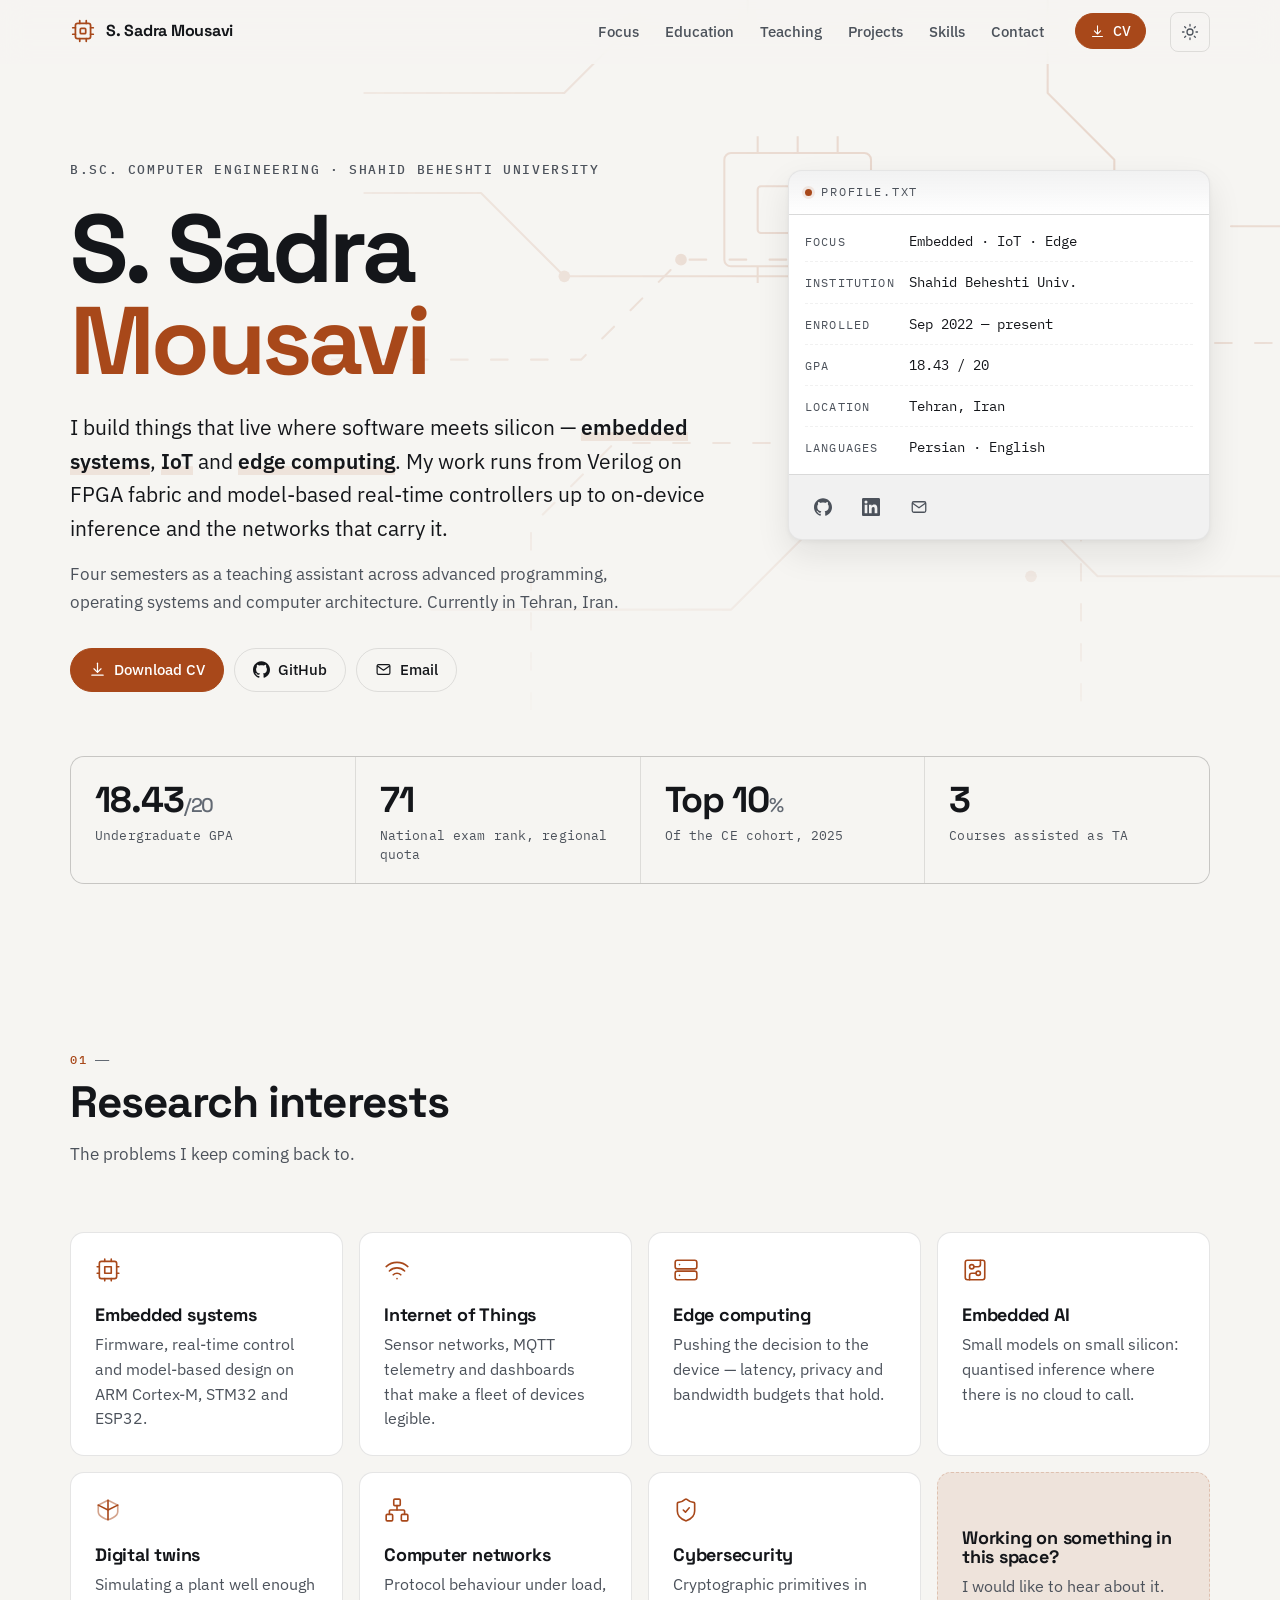
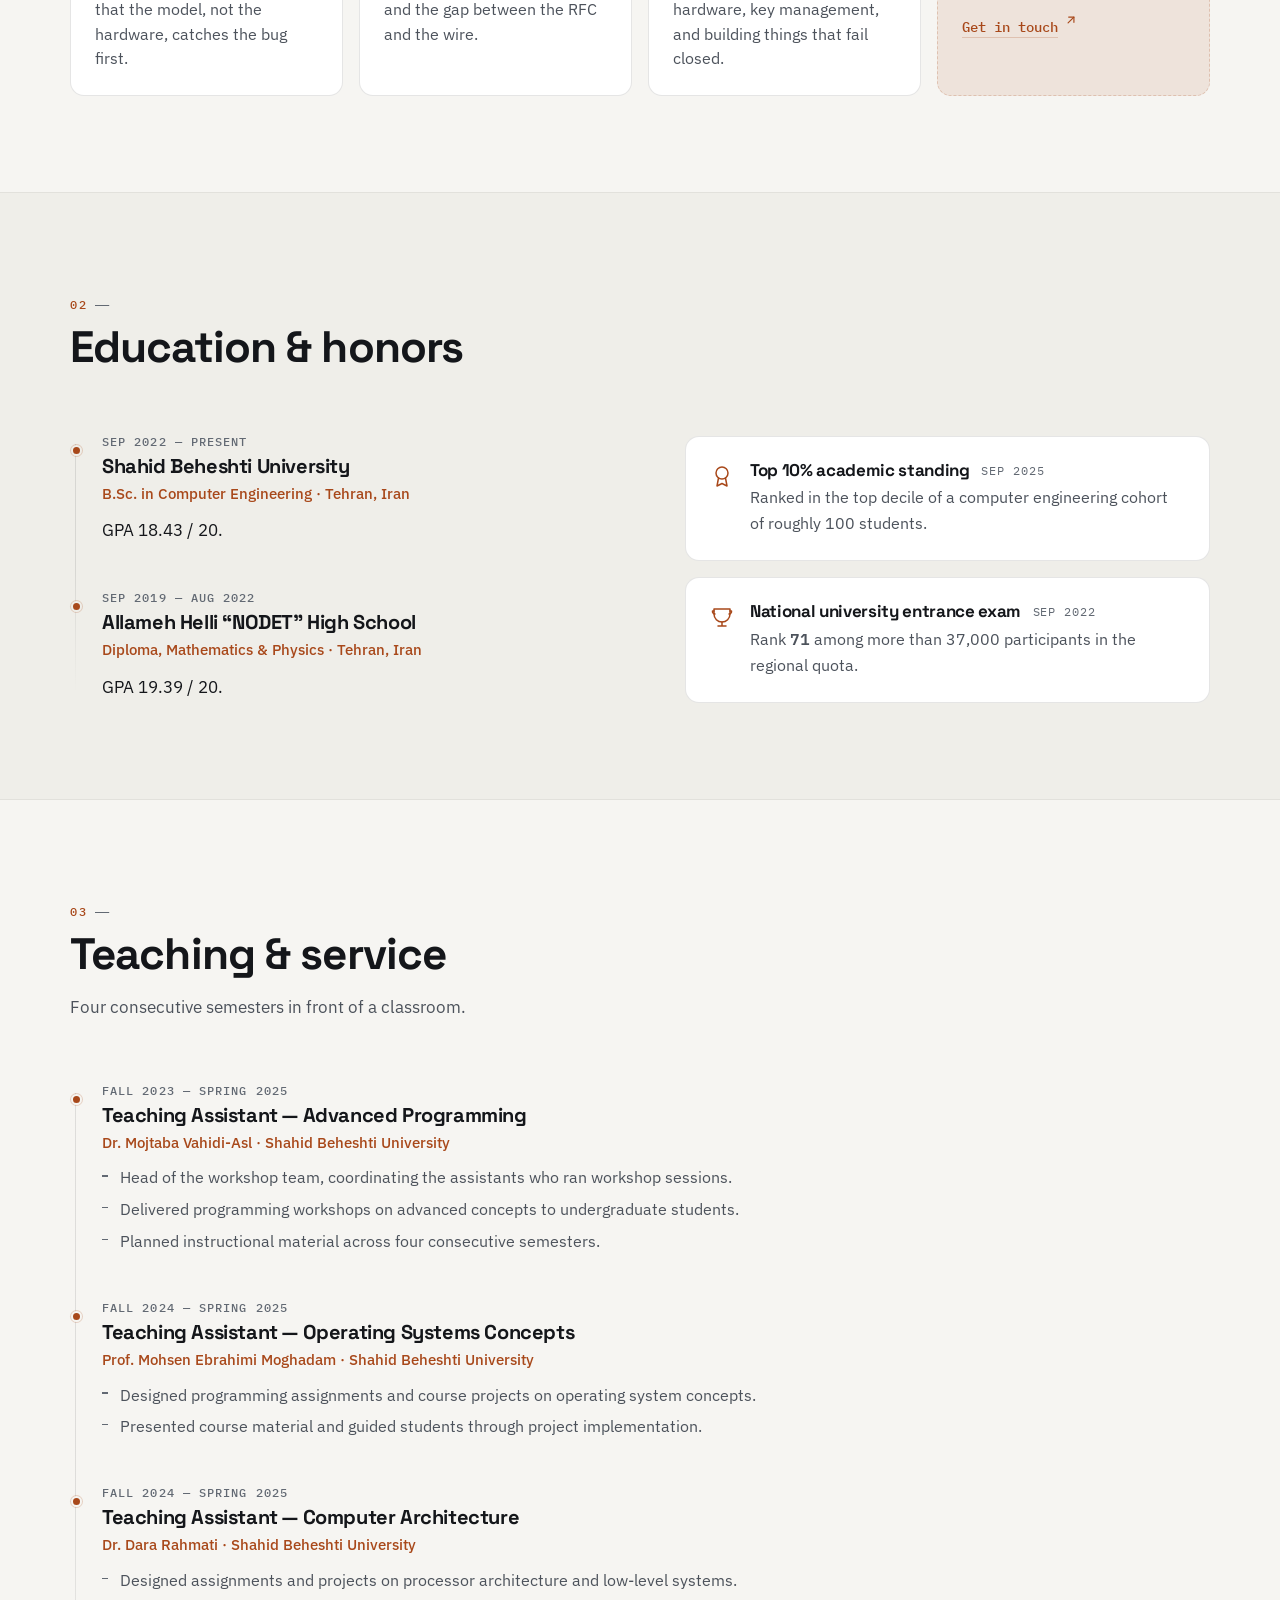
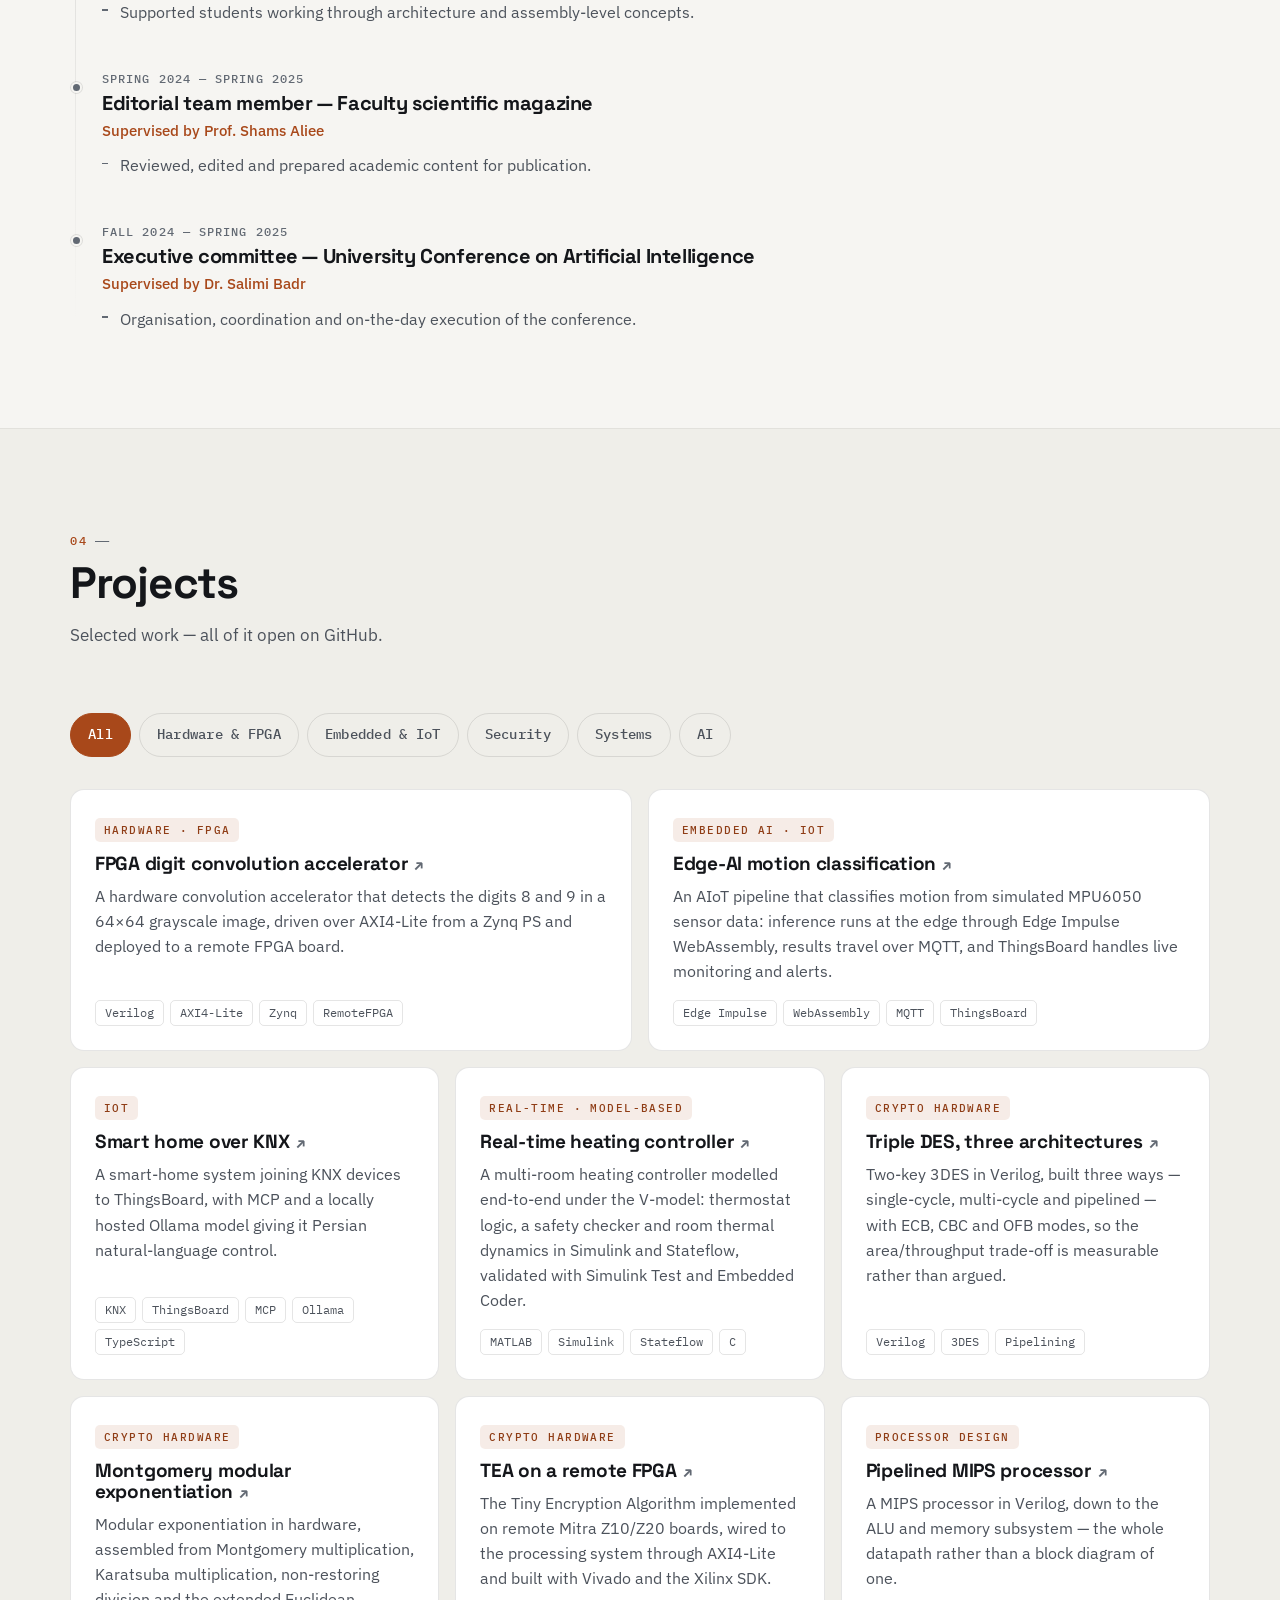
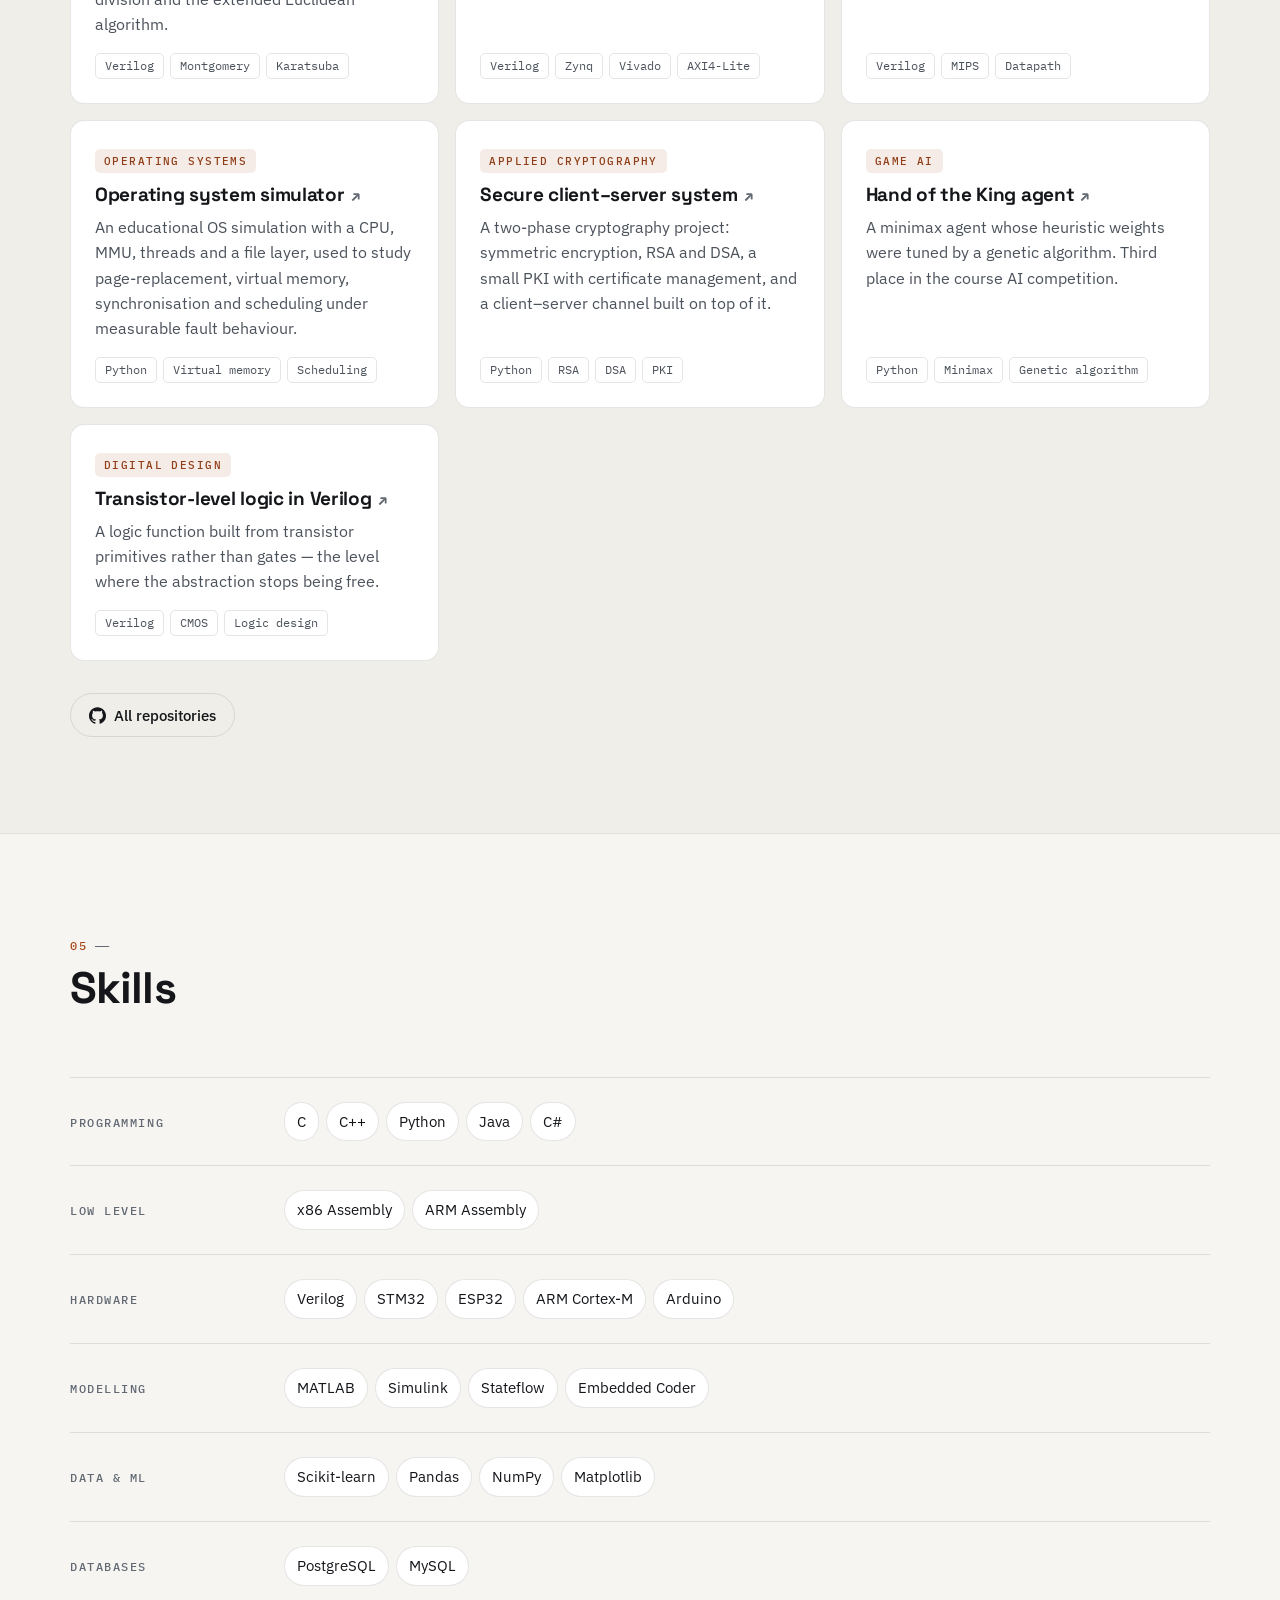
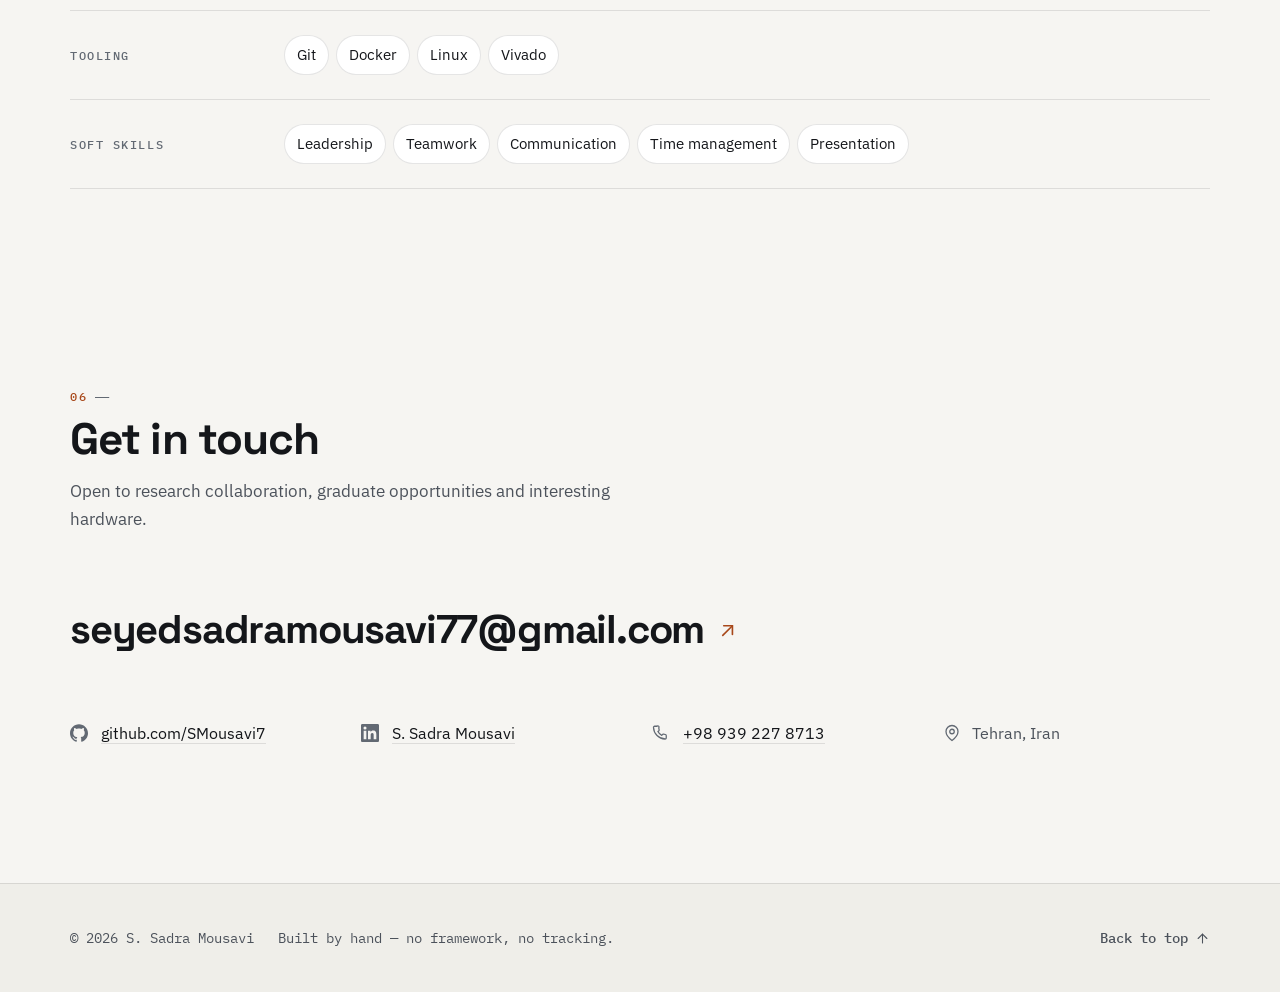
==== commit 1b52a88e: "Update index.html" ====
--- a/index.html
+++ b/index.html
@@ -283,7 +283,7 @@
               <span class="tl__when">Sep 2019 — Aug 2022</span>
               <h3>Allameh Helli “NODET” High School</h3>
               <p class="tl__role">Diploma, Mathematics &amp; Physics · Tehran, Iran</p>
-              <p>GPA 19.43 / 20.</p>
+              <p>GPA 19.39 / 20.</p>
             </li>
           </ol>
         </div>
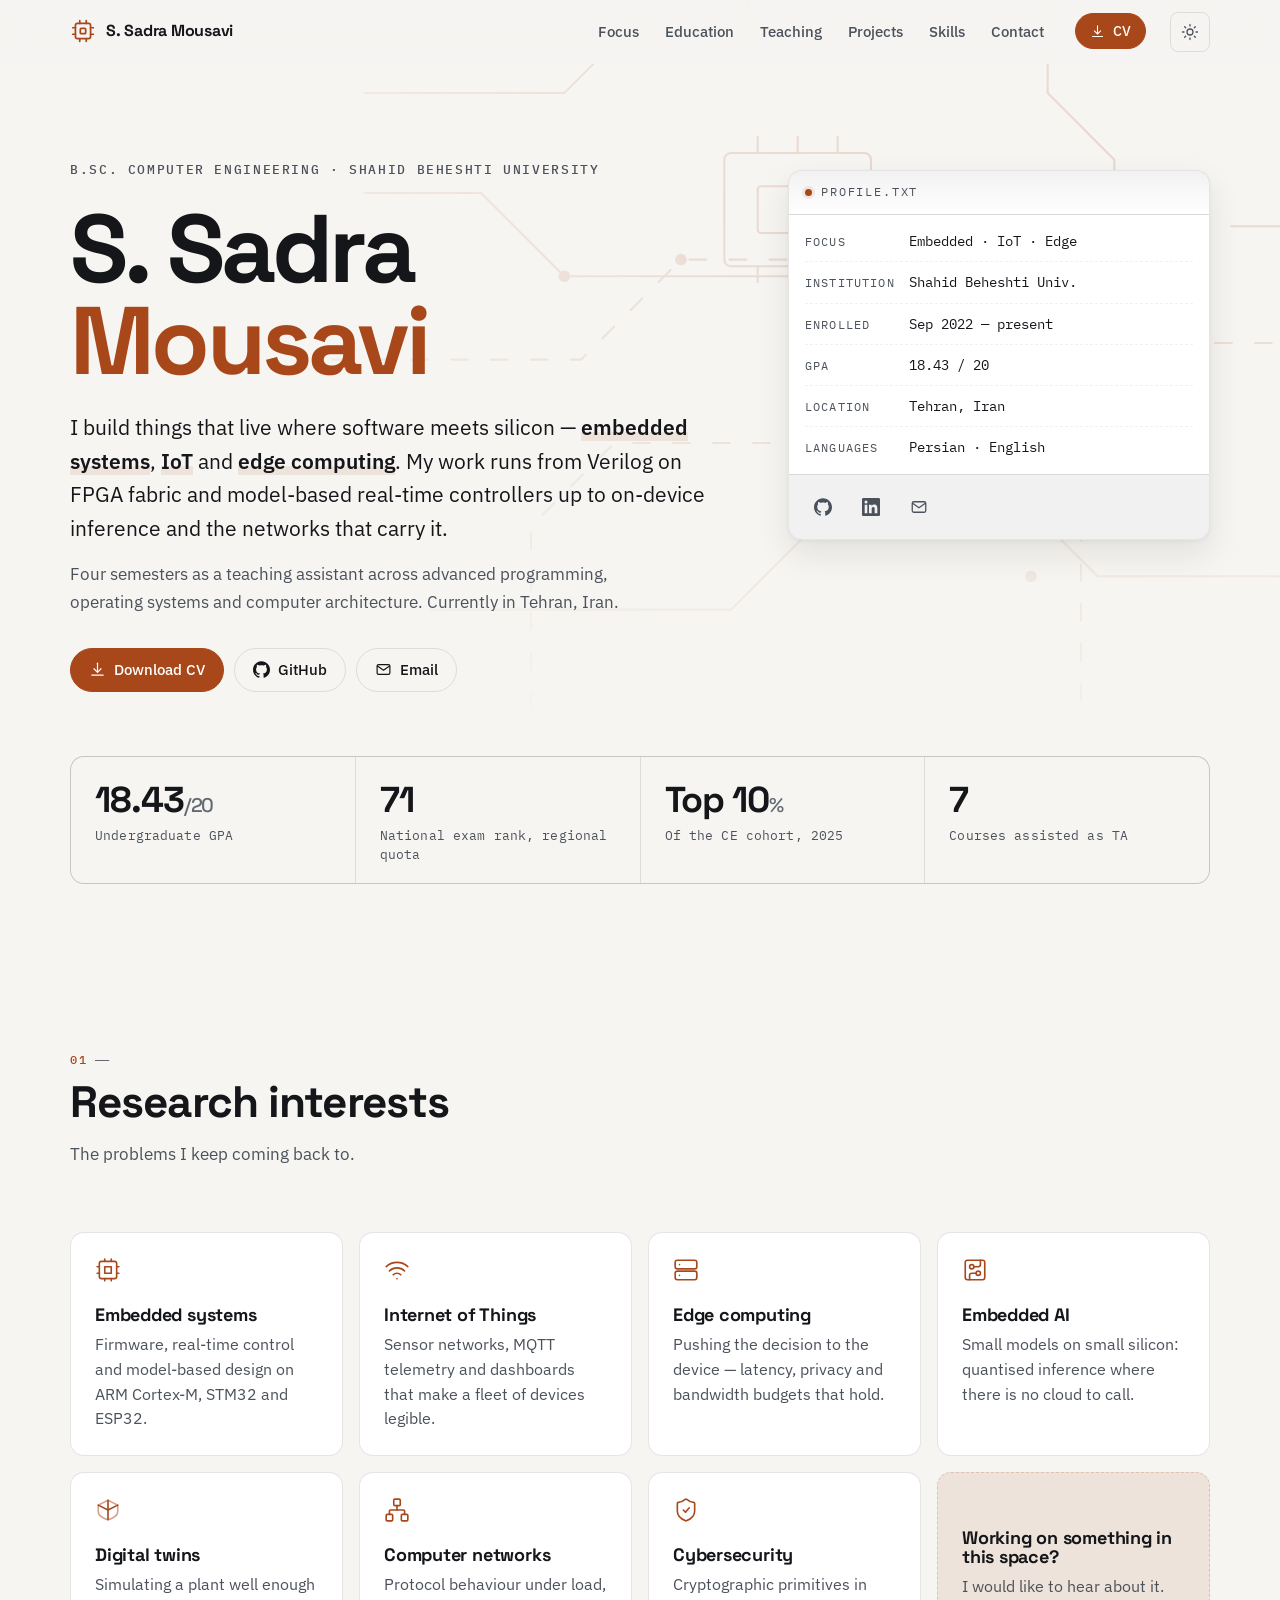
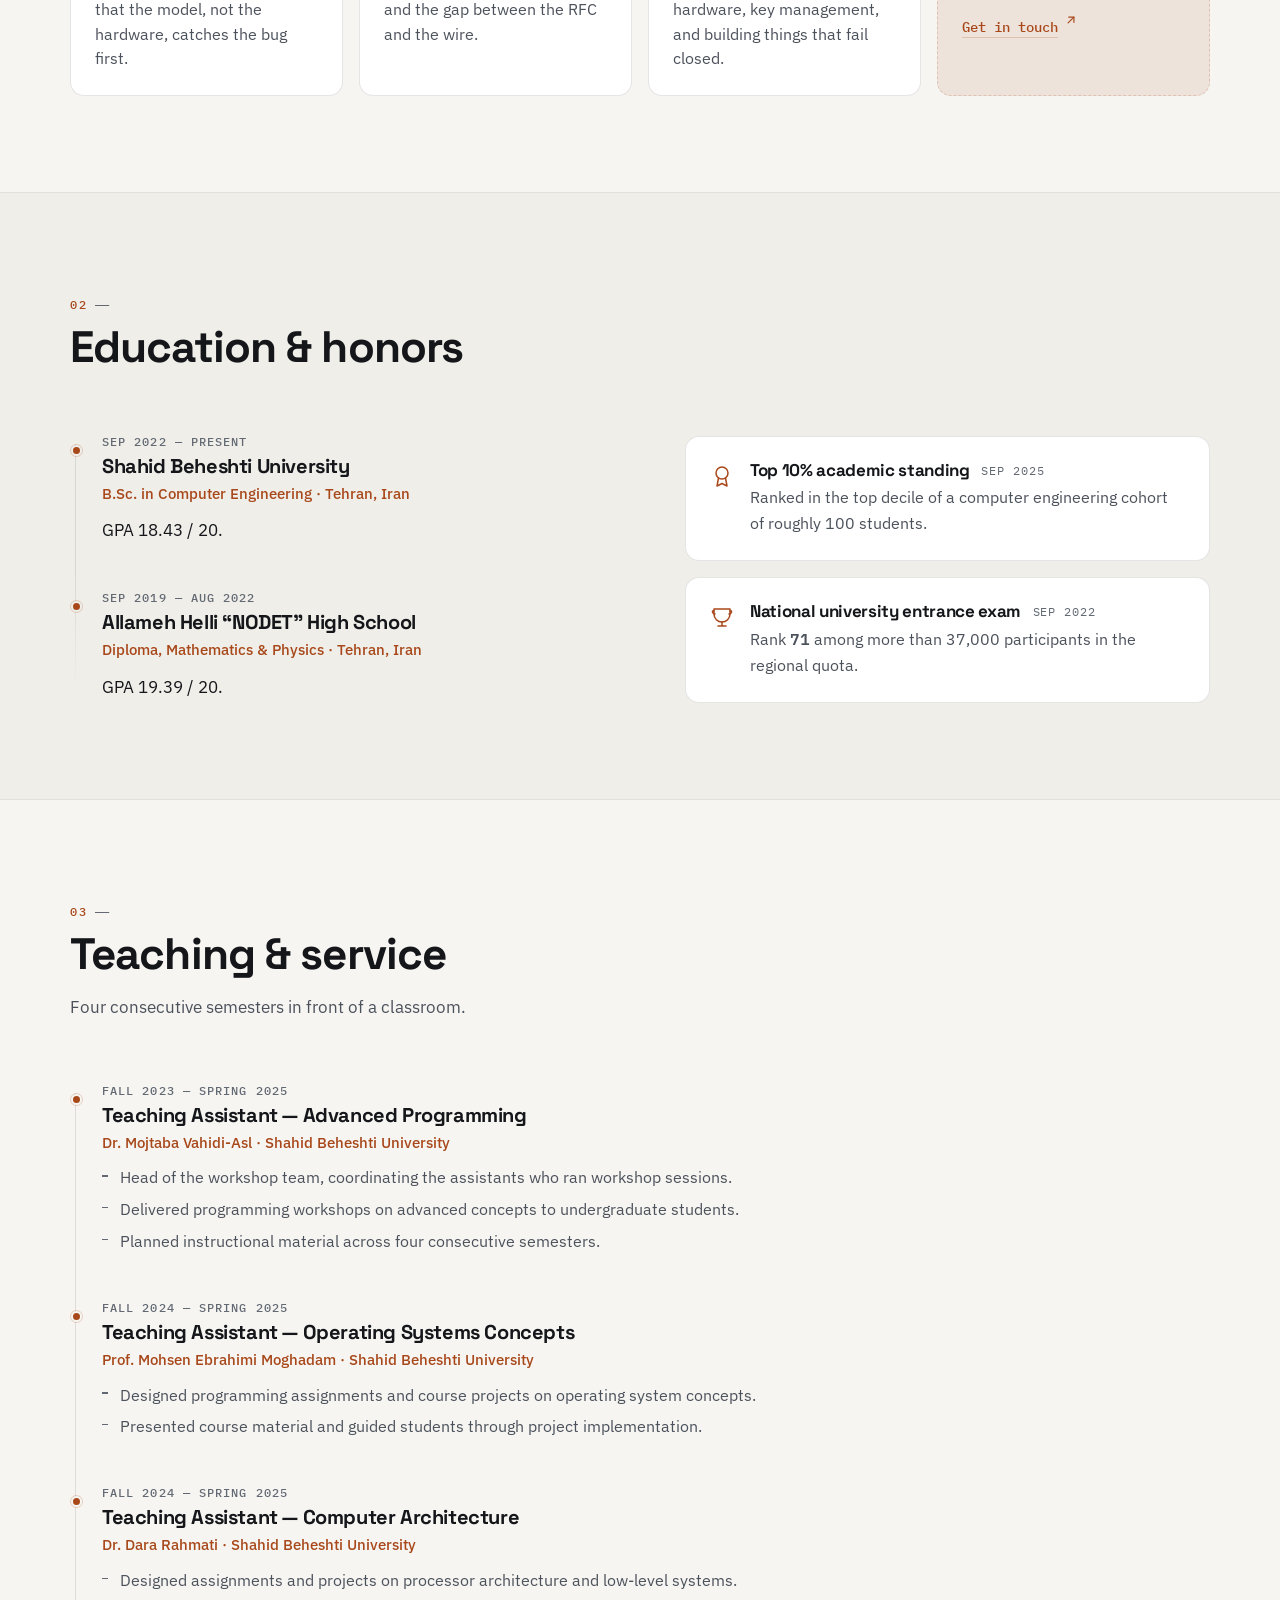
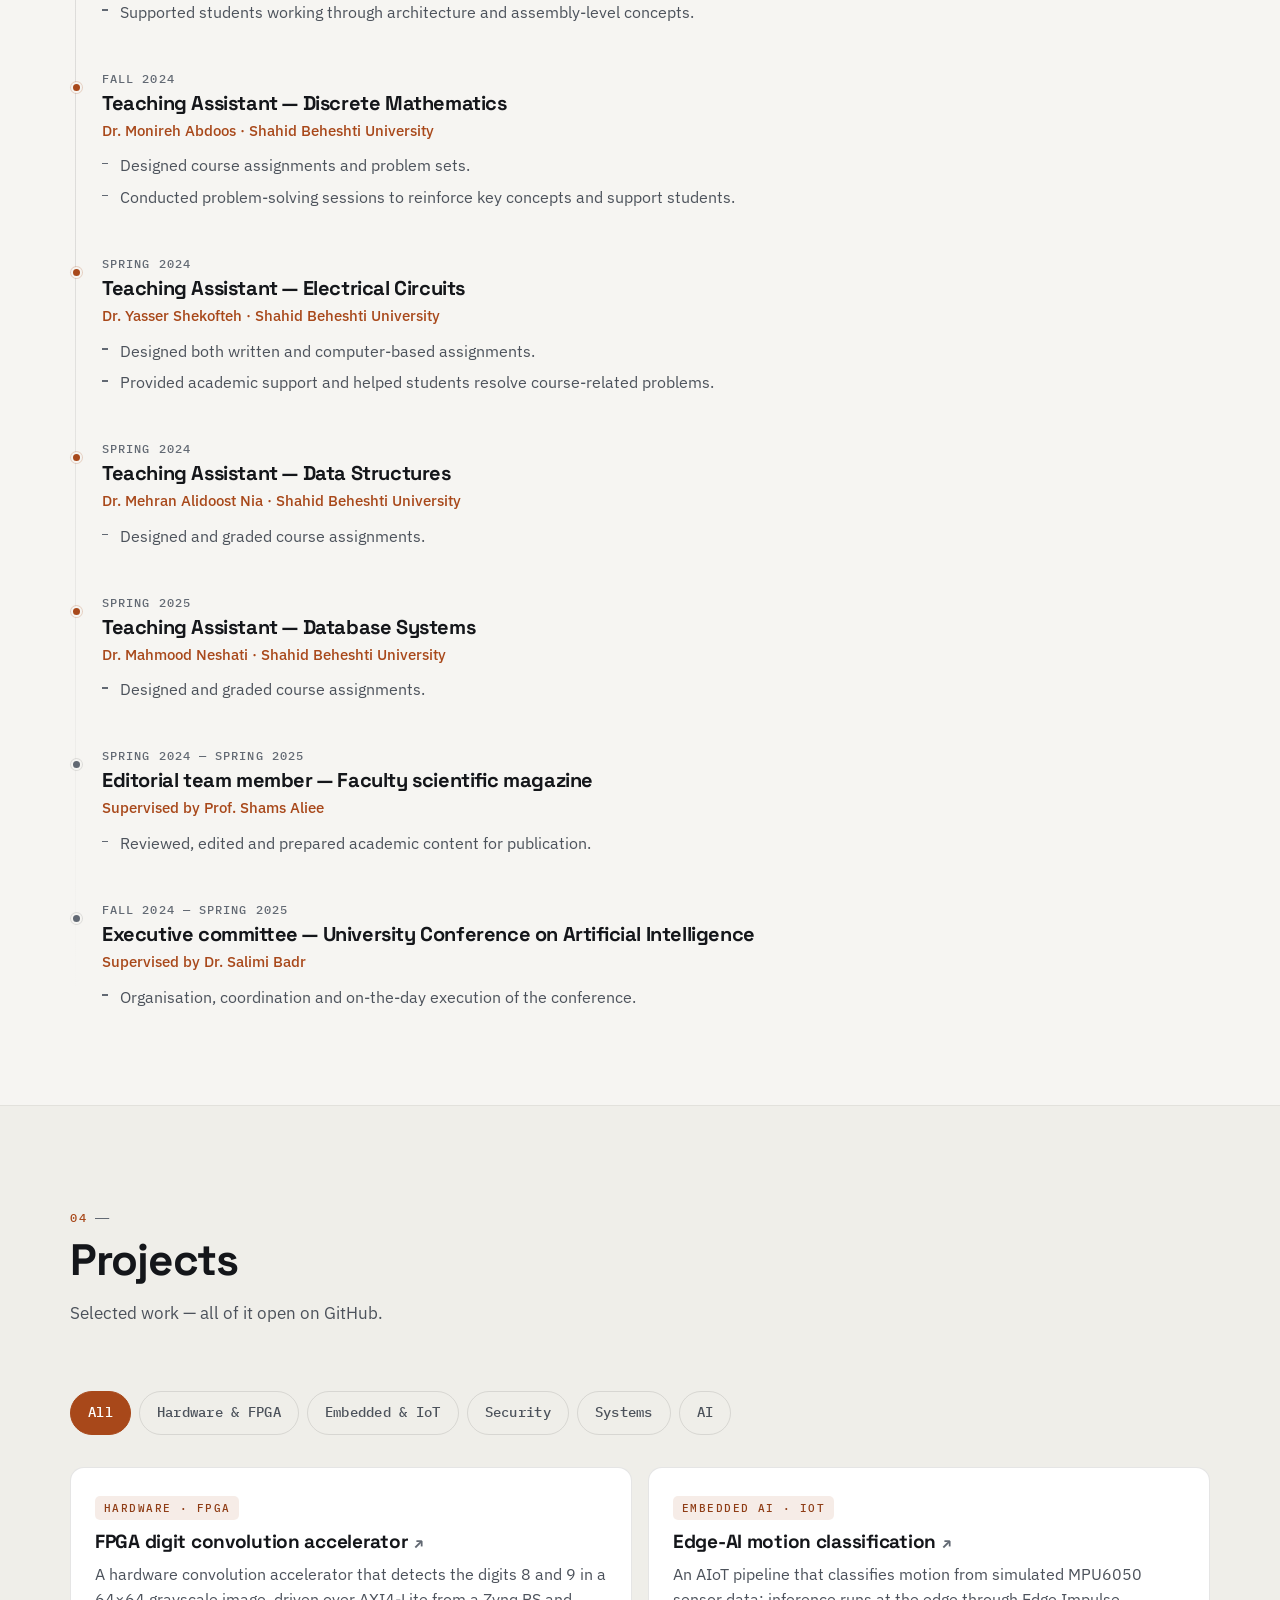
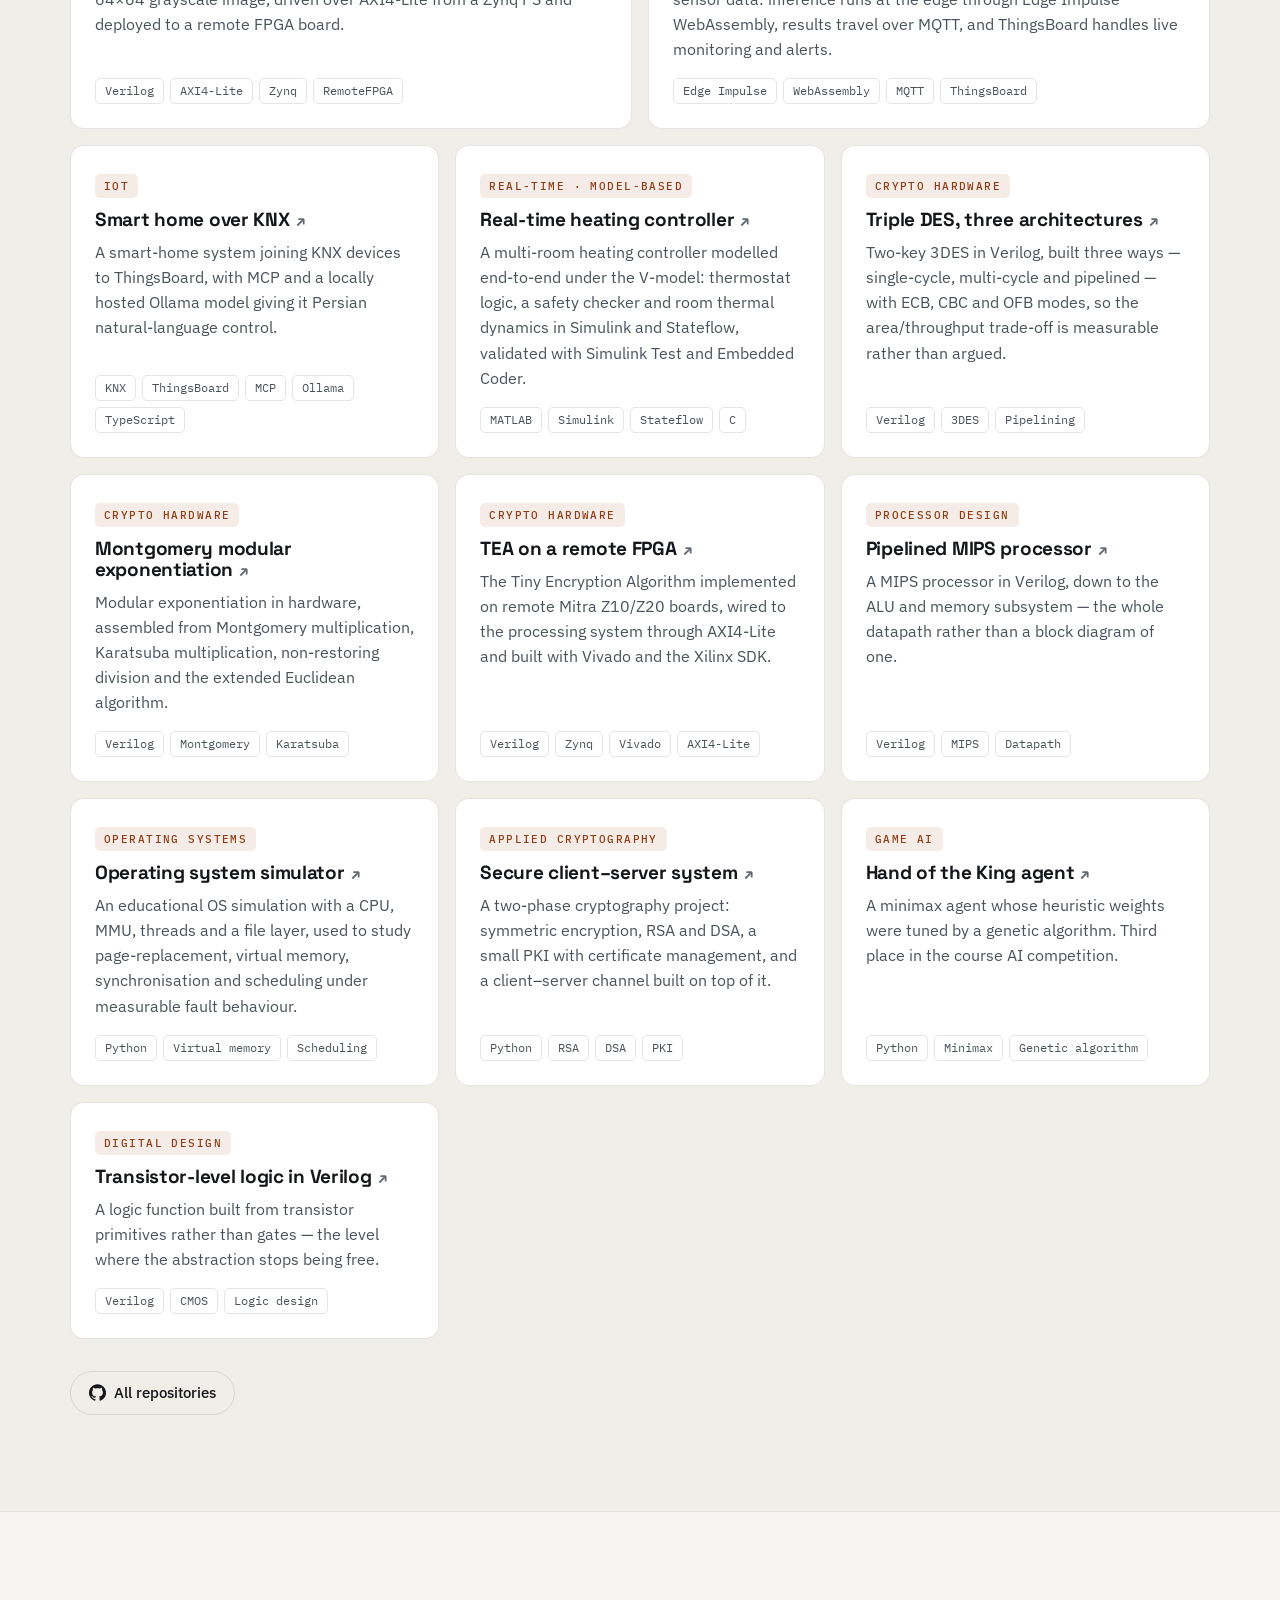
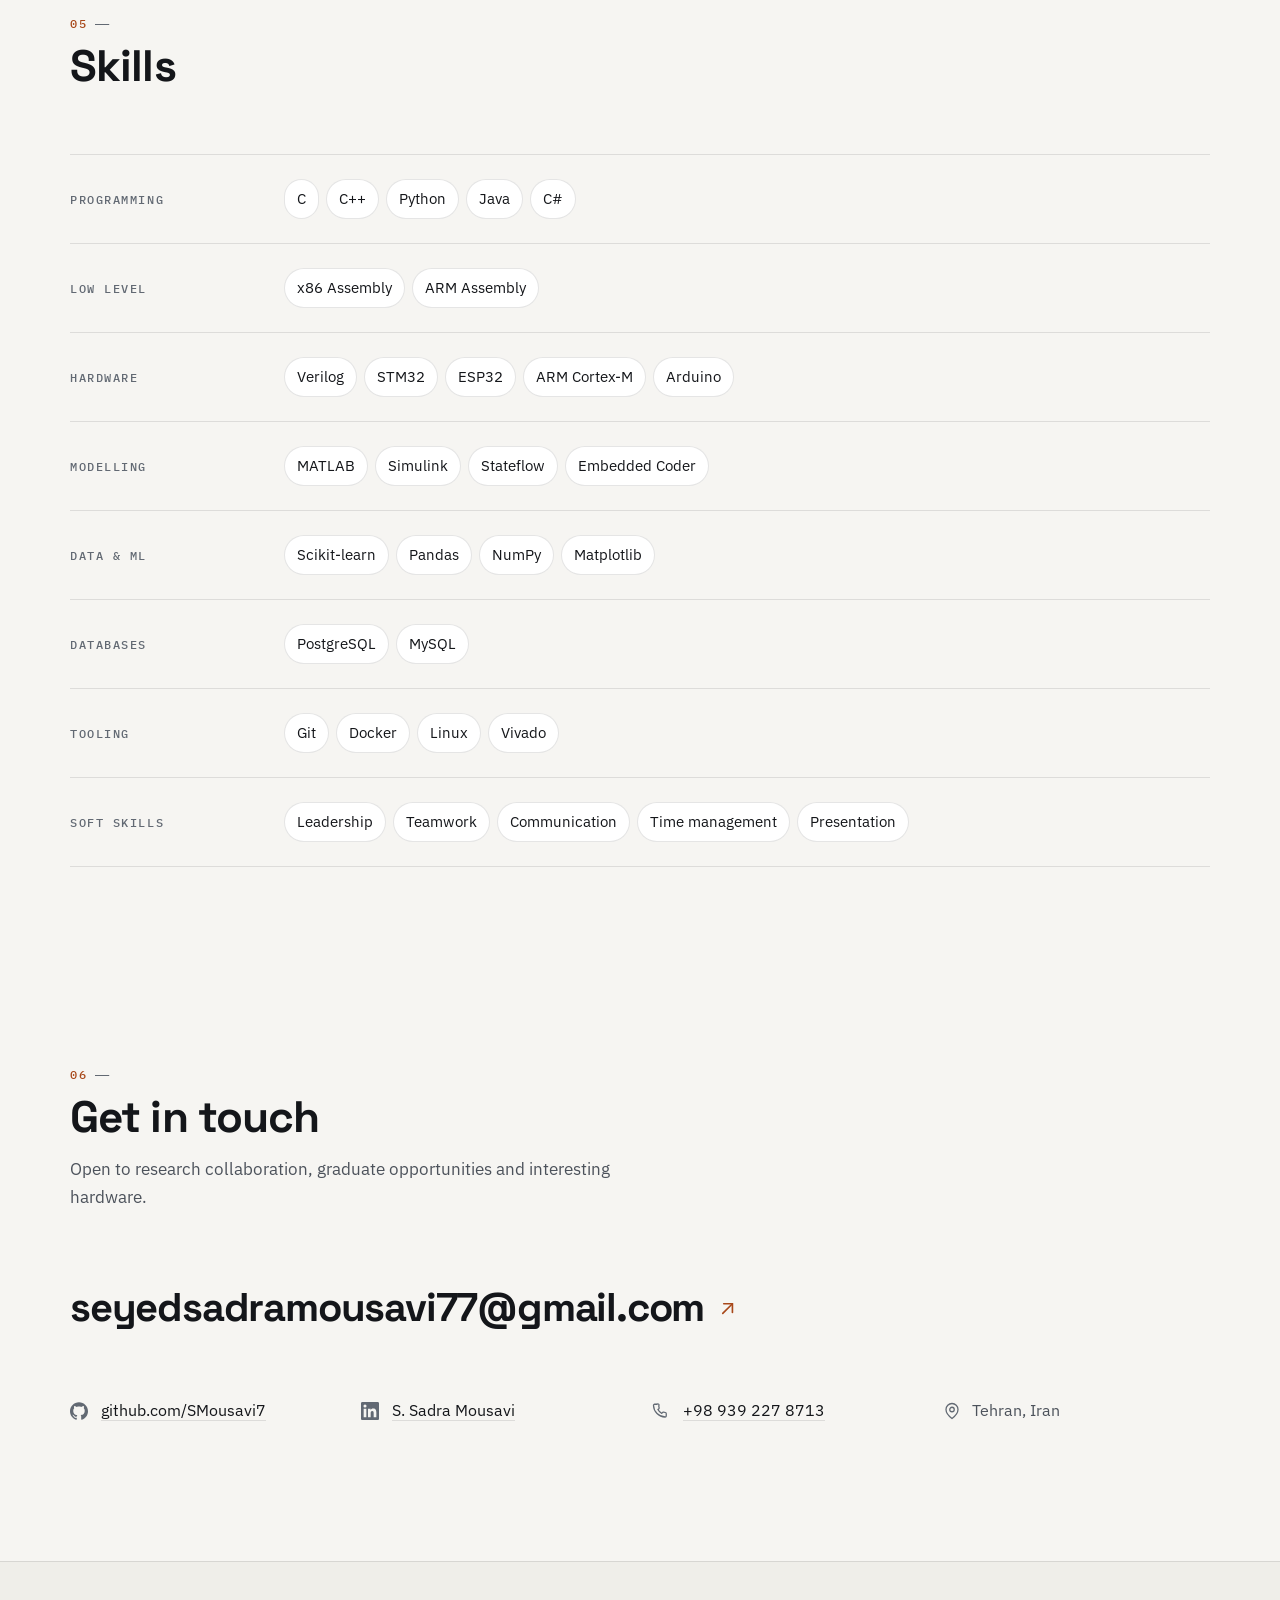
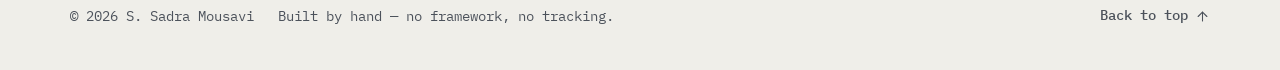
==== commit 525c91dd: "Update index.html" ====
--- a/index.html
+++ b/index.html
@@ -200,7 +200,7 @@
         <li><b>18.43<span>/20</span></b><span class="stats__k">Undergraduate GPA</span></li>
         <li><b>71</b><span class="stats__k">National exam rank, regional quota</span></li>
         <li><b>Top 10<span>%</span></b><span class="stats__k">Of the CE cohort, 2025</span></li>
-        <li><b>3</b><span class="stats__k">Courses assisted as TA</span></li>
+        <li><b>7</b><span class="stats__k">Courses assisted as TA</span></li>
       </ul>
     </div>
   </section>
@@ -346,6 +346,42 @@
           <ul>
             <li>Designed assignments and projects on processor architecture and low-level systems.</li>
             <li>Supported students working through architecture and assembly-level concepts.</li>
+          </ul>
+        </li>
+        <li class="tl__item reveal">
+          <span class="tl__when">Fall 2024</span>
+          <h3>Teaching Assistant — Discrete Mathematics</h3>
+          <p class="tl__role">Dr. Monireh Abdoos · Shahid Beheshti University</p>
+          <ul>
+            <li>Designed course assignments and problem sets.</li>
+            <li>Conducted problem-solving sessions to reinforce key concepts and support students.</li>
+          </ul>
+        </li>
+        
+        <li class="tl__item reveal">
+          <span class="tl__when">Spring 2024</span>
+          <h3>Teaching Assistant — Electrical Circuits</h3>
+          <p class="tl__role">Dr. Yasser Shekofteh · Shahid Beheshti University</p>
+          <ul>
+            <li>Designed both written and computer-based assignments.</li>
+            <li>Provided academic support and helped students resolve course-related problems.</li>
+          </ul>
+        </li>
+        <li class="tl__item reveal">
+          <span class="tl__when">Spring 2024</span>
+          <h3>Teaching Assistant — Data Structures</h3>
+          <p class="tl__role">Dr. Mehran Alidoost Nia · Shahid Beheshti University</p>
+          <ul>
+            <li>Designed and graded course assignments.</li>
+          </ul>
+        </li>
+        
+        <li class="tl__item reveal">
+          <span class="tl__when">Spring 2025</span>
+          <h3>Teaching Assistant — Database Systems</h3>
+          <p class="tl__role">Dr. Mahmood Neshati · Shahid Beheshti University</p>
+          <ul>
+            <li>Designed and graded course assignments.</li>
           </ul>
         </li>
         <li class="tl__item tl__item--muted reveal">
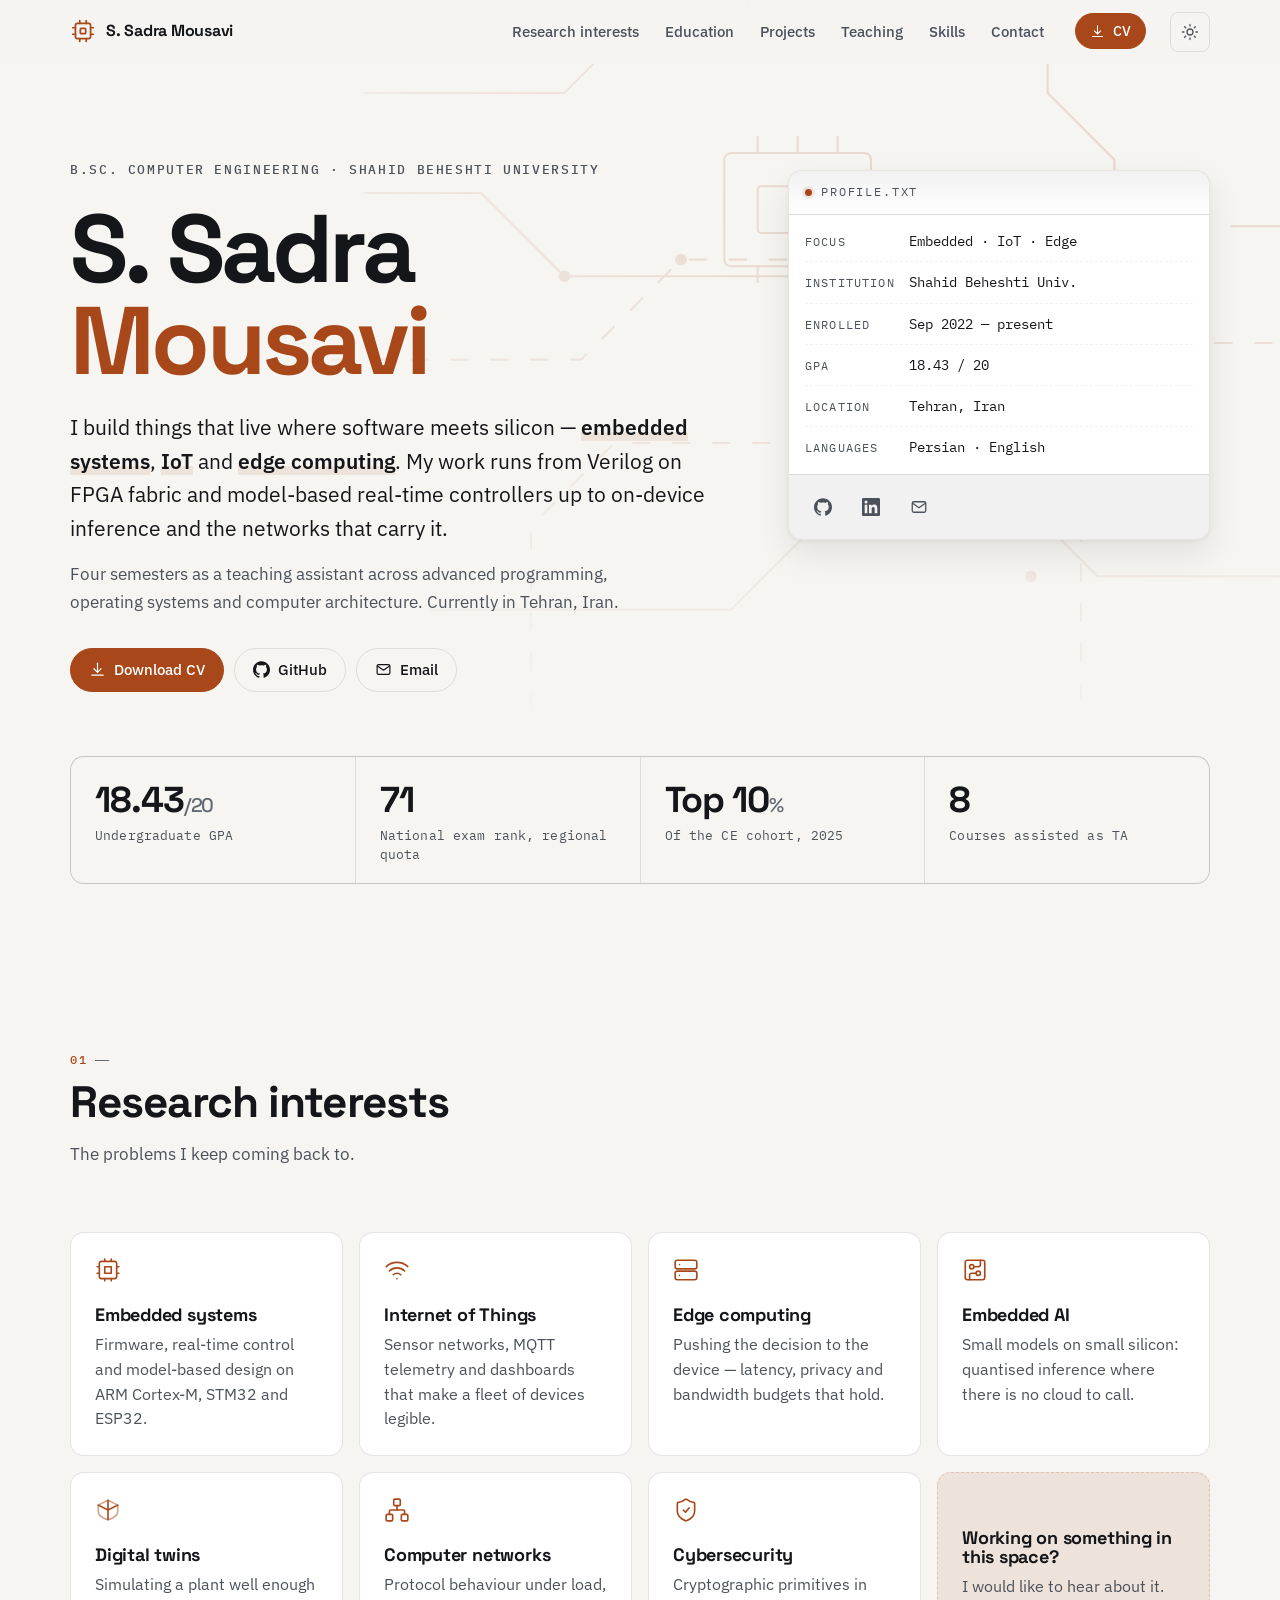
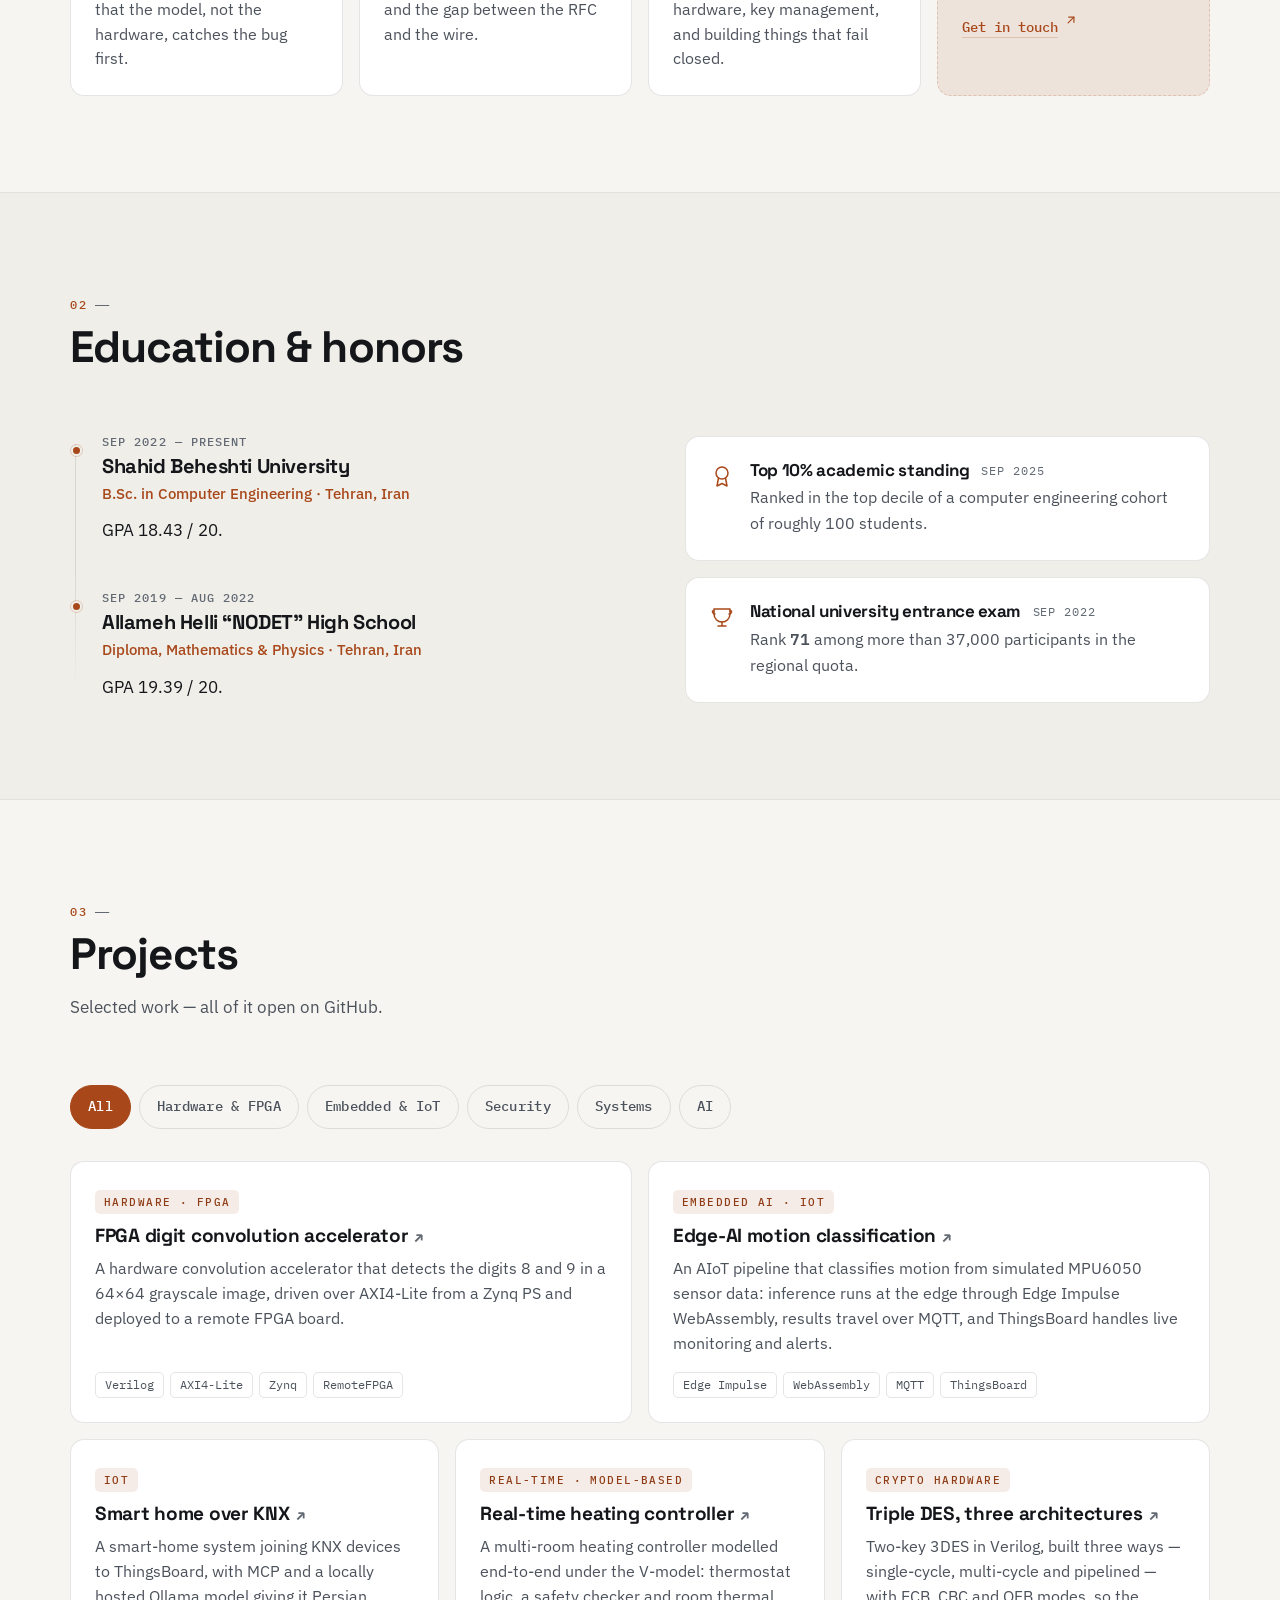
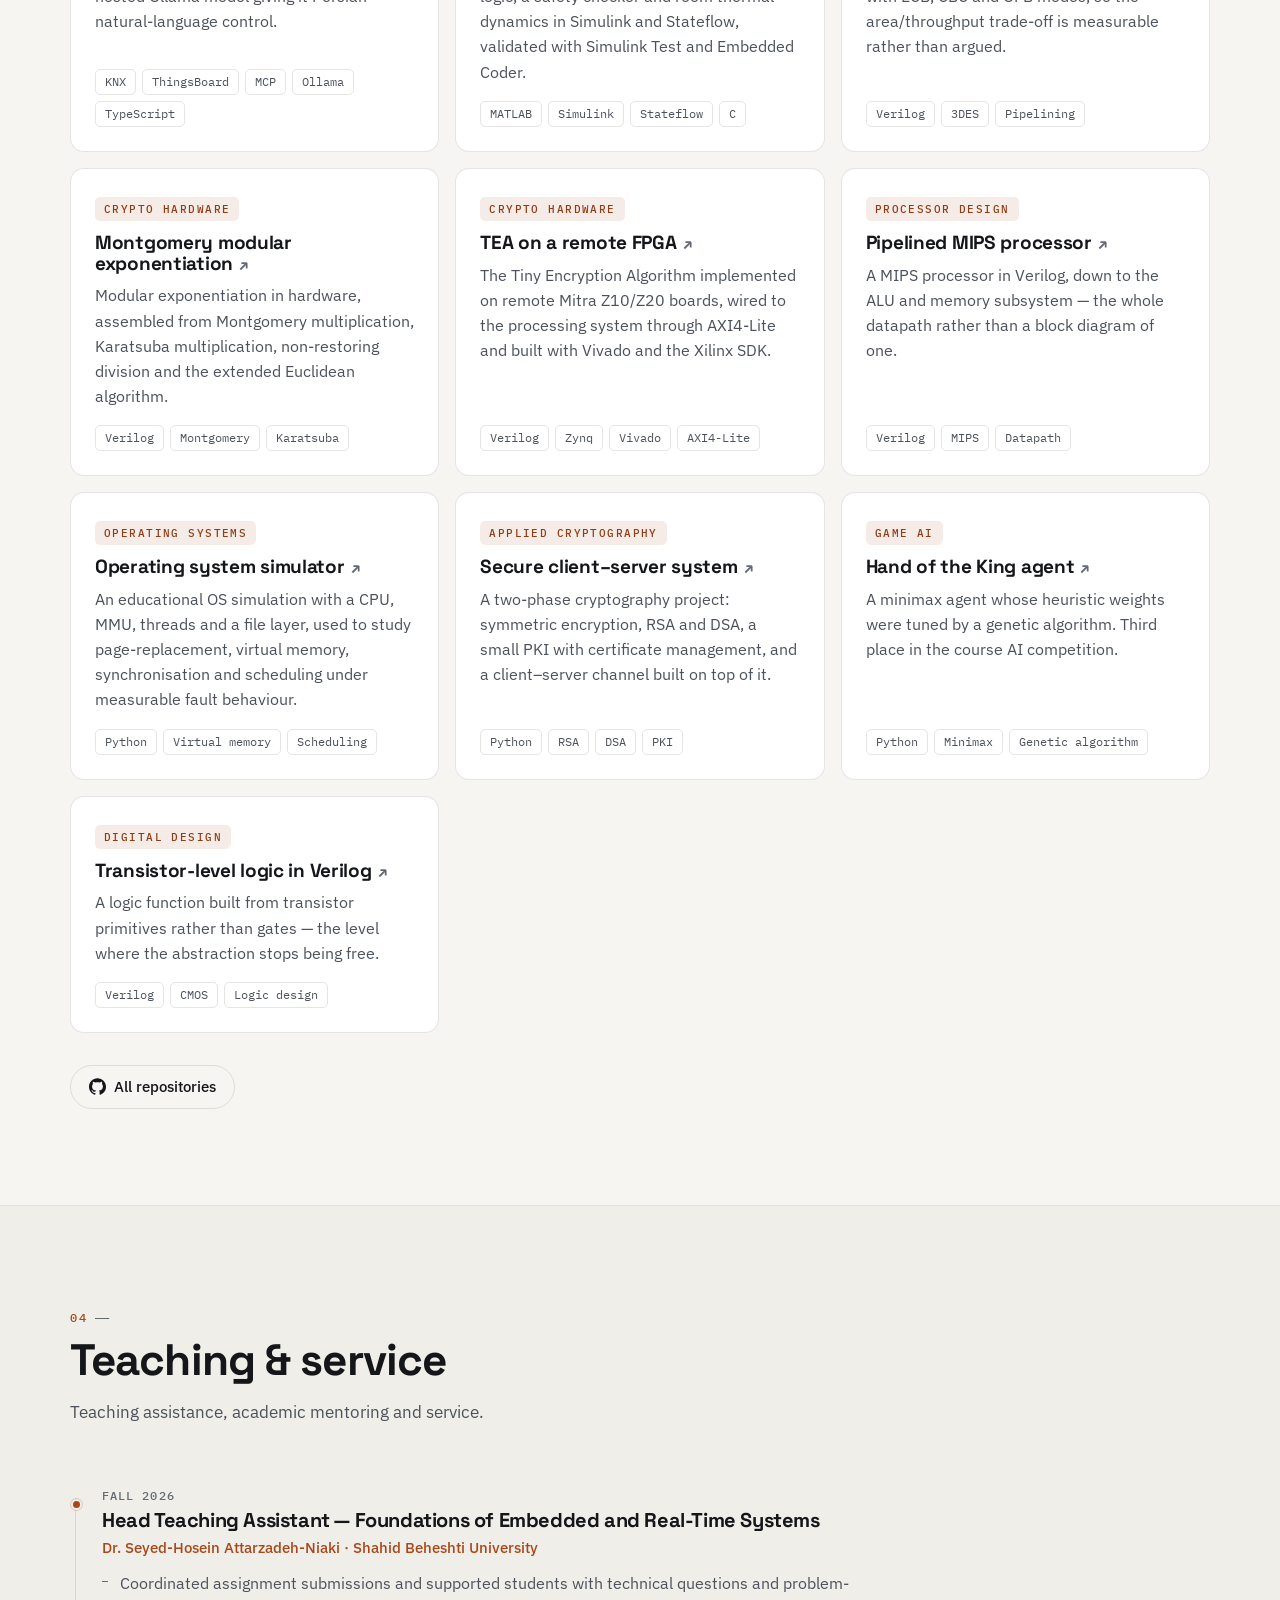
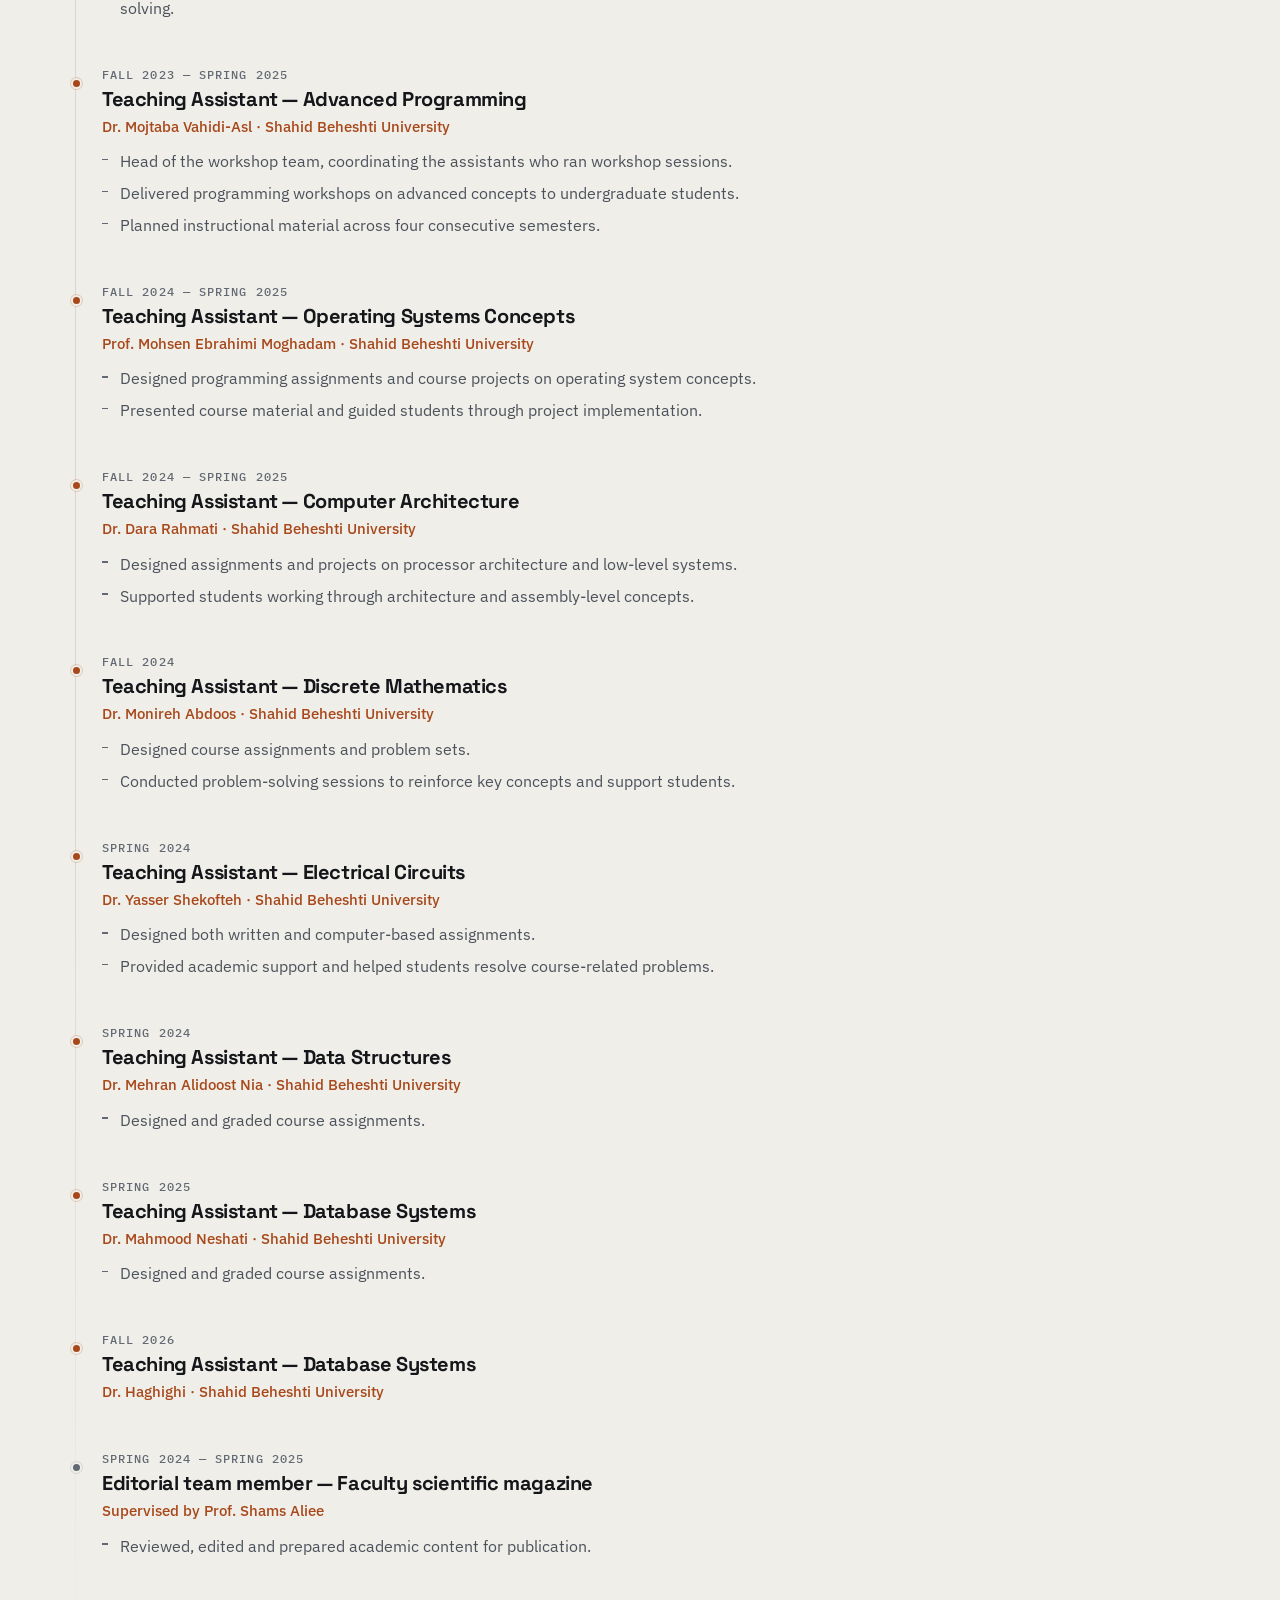
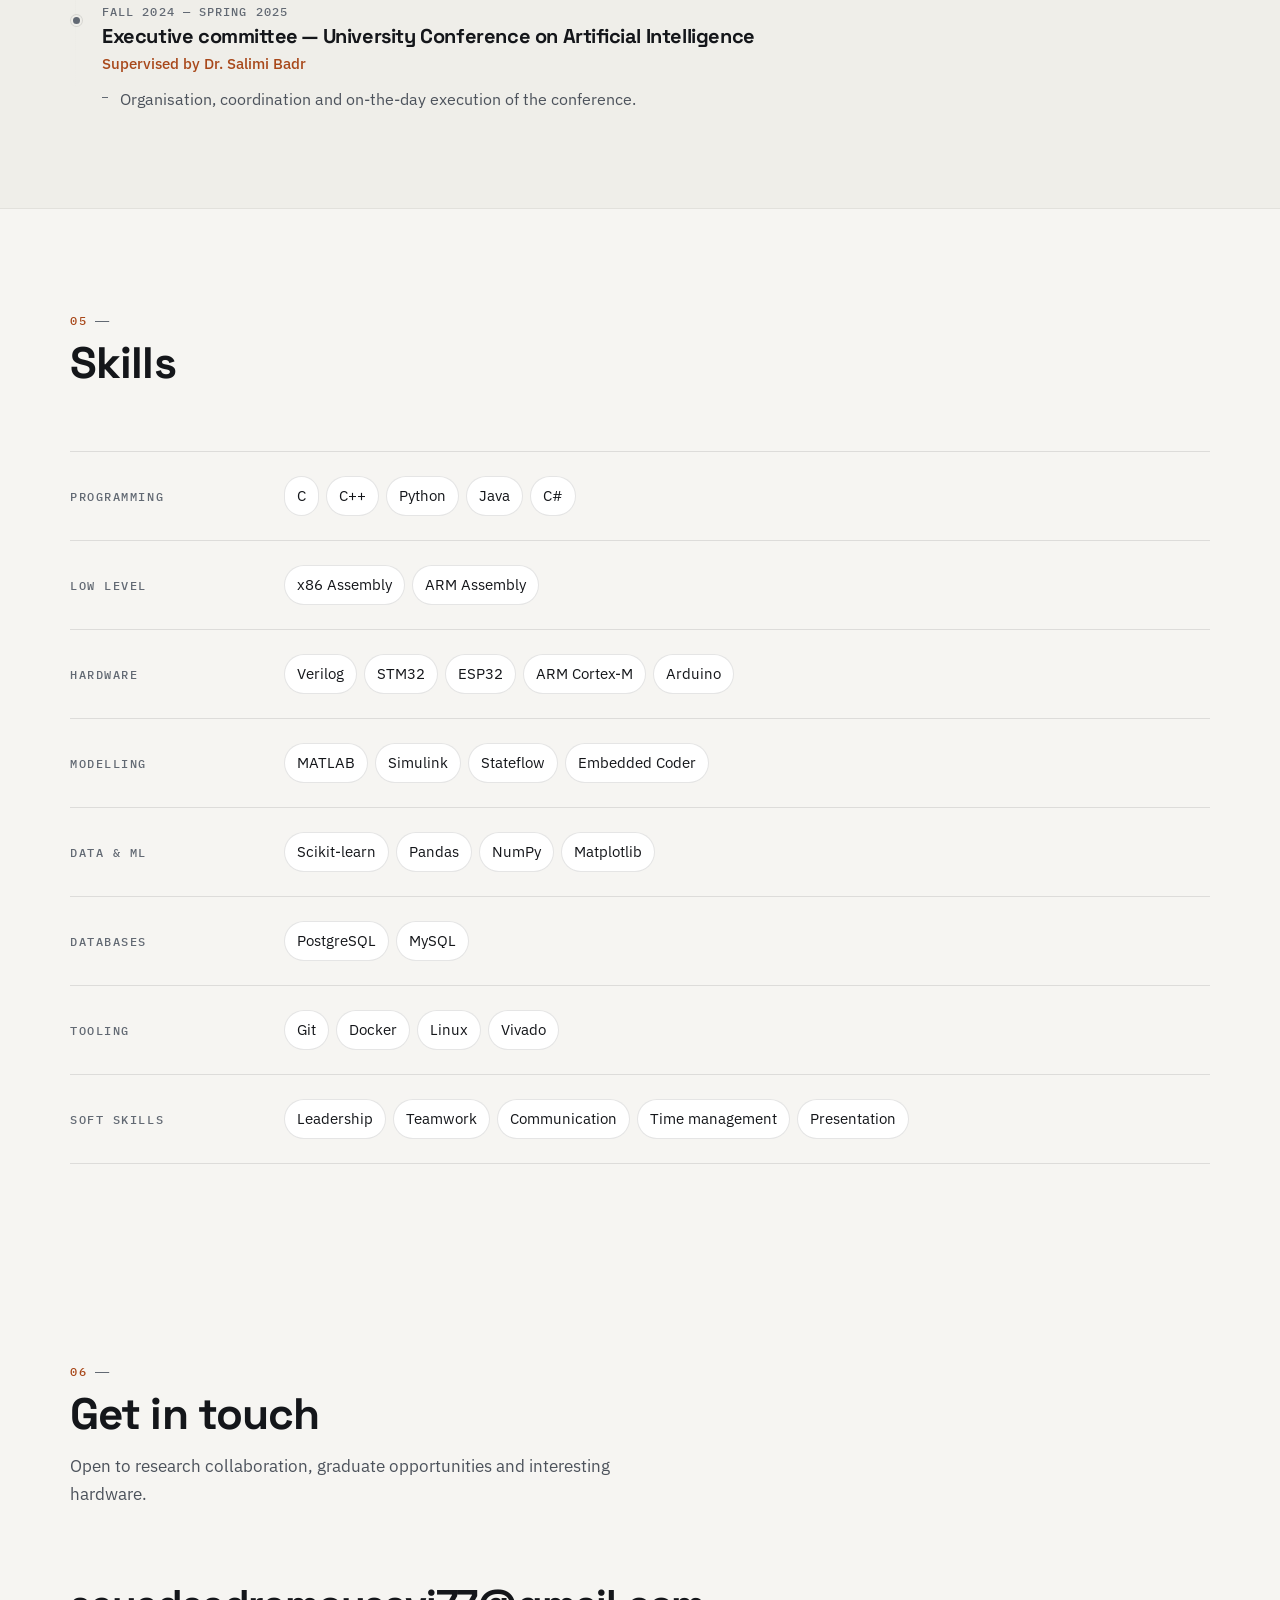
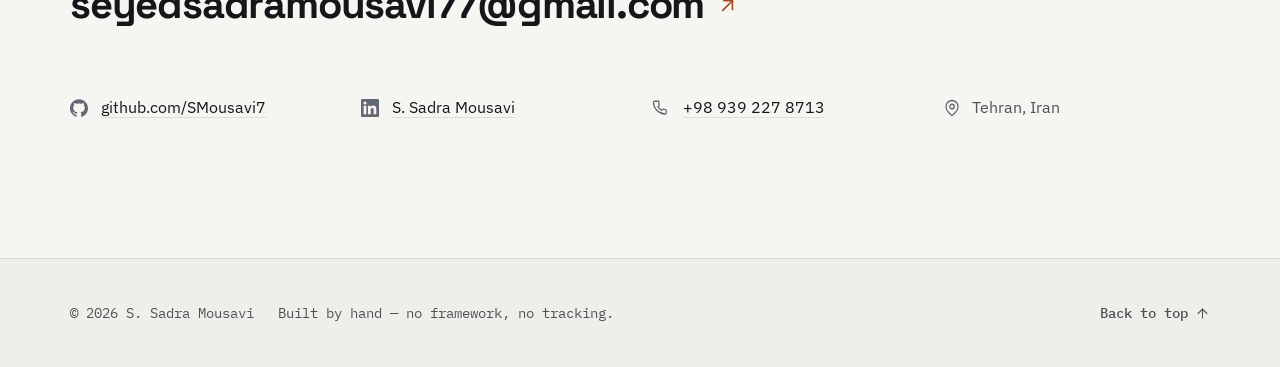
==== commit a043fa78: "Update index.html" ====
--- a/index.html
+++ b/index.html
@@ -75,10 +75,10 @@
     </a>
 
     <nav class="nav__links" id="menu" aria-label="Sections">
-      <a href="#focus">Focus</a>
+      <a href="#Research interests">Research interests</a>
       <a href="#education">Education</a>
+      <a href="#projects">Projects</a>
       <a href="#teaching">Teaching</a>
-      <a href="#projects">Projects</a>
       <a href="#skills">Skills</a>
       <a href="#contact">Contact</a>
       <!-- Both CV buttons take their href from assets/js/config.js — edit the
@@ -200,7 +200,7 @@
         <li><b>18.43<span>/20</span></b><span class="stats__k">Undergraduate GPA</span></li>
         <li><b>71</b><span class="stats__k">National exam rank, regional quota</span></li>
         <li><b>Top 10<span>%</span></b><span class="stats__k">Of the CE cohort, 2025</span></li>
-        <li><b>7</b><span class="stats__k">Courses assisted as TA</span></li>
+        <li><b>8</b><span class="stats__k">Courses assisted as TA</span></li>
       </ul>
     </div>
   </section>
@@ -310,105 +310,11 @@
     </div>
   </section>
 
-  <!-- ───────────────────────── teaching ───────────────────────── -->
-  <section class="sec" id="teaching">
+  <!-- ───────────────────────── projects ───────────────────────── -->
+  <section class="sec" id="projects">
     <div class="wrap">
       <header class="sec__head reveal">
         <span class="sec__num">03</span>
-        <h2>Teaching &amp; service</h2>
-        <p class="sec__note">Four consecutive semesters in front of a classroom.</p>
-      </header>
-
-      <ol class="tl tl--wide">
-        <li class="tl__item reveal">
-          <span class="tl__when">Fall 2023 — Spring 2025</span>
-          <h3>Teaching Assistant — Advanced Programming</h3>
-          <p class="tl__role">Dr. Mojtaba Vahidi-Asl · Shahid Beheshti University</p>
-          <ul>
-            <li>Head of the workshop team, coordinating the assistants who ran workshop sessions.</li>
-            <li>Delivered programming workshops on advanced concepts to undergraduate students.</li>
-            <li>Planned instructional material across four consecutive semesters.</li>
-          </ul>
-        </li>
-        <li class="tl__item reveal">
-          <span class="tl__when">Fall 2024 — Spring 2025</span>
-          <h3>Teaching Assistant — Operating Systems Concepts</h3>
-          <p class="tl__role">Prof. Mohsen Ebrahimi Moghadam · Shahid Beheshti University</p>
-          <ul>
-            <li>Designed programming assignments and course projects on operating system concepts.</li>
-            <li>Presented course material and guided students through project implementation.</li>
-          </ul>
-        </li>
-        <li class="tl__item reveal">
-          <span class="tl__when">Fall 2024 — Spring 2025</span>
-          <h3>Teaching Assistant — Computer Architecture</h3>
-          <p class="tl__role">Dr. Dara Rahmati · Shahid Beheshti University</p>
-          <ul>
-            <li>Designed assignments and projects on processor architecture and low-level systems.</li>
-            <li>Supported students working through architecture and assembly-level concepts.</li>
-          </ul>
-        </li>
-        <li class="tl__item reveal">
-          <span class="tl__when">Fall 2024</span>
-          <h3>Teaching Assistant — Discrete Mathematics</h3>
-          <p class="tl__role">Dr. Monireh Abdoos · Shahid Beheshti University</p>
-          <ul>
-            <li>Designed course assignments and problem sets.</li>
-            <li>Conducted problem-solving sessions to reinforce key concepts and support students.</li>
-          </ul>
-        </li>
-        
-        <li class="tl__item reveal">
-          <span class="tl__when">Spring 2024</span>
-          <h3>Teaching Assistant — Electrical Circuits</h3>
-          <p class="tl__role">Dr. Yasser Shekofteh · Shahid Beheshti University</p>
-          <ul>
-            <li>Designed both written and computer-based assignments.</li>
-            <li>Provided academic support and helped students resolve course-related problems.</li>
-          </ul>
-        </li>
-        <li class="tl__item reveal">
-          <span class="tl__when">Spring 2024</span>
-          <h3>Teaching Assistant — Data Structures</h3>
-          <p class="tl__role">Dr. Mehran Alidoost Nia · Shahid Beheshti University</p>
-          <ul>
-            <li>Designed and graded course assignments.</li>
-          </ul>
-        </li>
-        
-        <li class="tl__item reveal">
-          <span class="tl__when">Spring 2025</span>
-          <h3>Teaching Assistant — Database Systems</h3>
-          <p class="tl__role">Dr. Mahmood Neshati · Shahid Beheshti University</p>
-          <ul>
-            <li>Designed and graded course assignments.</li>
-          </ul>
-        </li>
-        <li class="tl__item tl__item--muted reveal">
-          <span class="tl__when">Spring 2024 — Spring 2025</span>
-          <h3>Editorial team member — Faculty scientific magazine</h3>
-          <p class="tl__role">Supervised by Prof. Shams Aliee</p>
-          <ul>
-            <li>Reviewed, edited and prepared academic content for publication.</li>
-          </ul>
-        </li>
-        <li class="tl__item tl__item--muted reveal">
-          <span class="tl__when">Fall 2024 — Spring 2025</span>
-          <h3>Executive committee — University Conference on Artificial Intelligence</h3>
-          <p class="tl__role">Supervised by Dr. Salimi Badr</p>
-          <ul>
-            <li>Organisation, coordination and on-the-day execution of the conference.</li>
-          </ul>
-        </li>
-      </ol>
-    </div>
-  </section>
-
-  <!-- ───────────────────────── projects ───────────────────────── -->
-  <section class="sec sec--alt" id="projects">
-    <div class="wrap">
-      <header class="sec__head reveal">
-        <span class="sec__num">04</span>
         <h2>Projects</h2>
         <p class="sec__note">Selected work — all of it open on GitHub.</p>
       </header>
@@ -513,11 +419,120 @@
       <p class="grid__empty" id="empty" hidden>Nothing in this category yet.</p>
 
       <p class="more reveal">
-        <a class="btn" href="https://github.com/SMousavi7?tab=repositories" target="_blank" rel="noopener">
+        <a class="btn" href="https://github.com/SMousavi7" target="_blank" rel="noopener">
           <svg class="i" viewBox="0 0 24 24" fill="currentColor" aria-hidden="true"><path d="M12 .297c-6.63 0-12 5.373-12 12 0 5.303 3.438 9.8 8.205 11.385.6.113.82-.258.82-.577 0-.285-.01-1.04-.015-2.04-3.338.724-4.042-1.61-4.042-1.61C4.422 18.07 3.633 17.7 3.633 17.7c-1.087-.744.084-.729.084-.729 1.205.084 1.838 1.236 1.838 1.236 1.07 1.835 2.809 1.305 3.495.998.108-.776.417-1.305.76-1.605-2.665-.3-5.466-1.332-5.466-5.93 0-1.31.465-2.38 1.235-3.22-.135-.303-.54-1.523.105-3.176 0 0 1.005-.322 3.3 1.23.96-.267 1.98-.399 3-.405 1.02.006 2.04.138 3 .405 2.28-1.552 3.285-1.23 3.285-1.23.645 1.653.24 2.873.12 3.176.765.84 1.23 1.91 1.23 3.22 0 4.61-2.805 5.625-5.475 5.92.42.36.81 1.096.81 2.22 0 1.606-.015 2.896-.015 3.286 0 .315.21.69.825.57C20.565 22.092 24 17.592 24 12.297c0-6.627-5.373-12-12-12"/></svg>
           All repositories
         </a>
       </p>
+    </div>
+  </section>
+
+  <!-- ───────────────────────── teaching ───────────────────────── -->
+  <section class="sec sec--alt" id="teaching">
+    <div class="wrap">
+      <header class="sec__head reveal">
+        <span class="sec__num">04</span>
+        <h2>Teaching &amp; service</h2>
+        <p class="sec__note">Teaching assistance, academic mentoring and service.</p>
+      </header>
+
+      <ol class="tl tl--wide">
+        <li class="tl__item reveal">
+          <span class="tl__when">Fall 2026</span>
+          <h3>Head Teaching Assistant — Foundations of Embedded and Real-Time Systems</h3>
+          <p class="tl__role">Dr. Seyed-Hosein Attarzadeh-Niaki · Shahid Beheshti University</p>
+          <ul>
+            <li>Coordinated assignment submissions and supported students with technical questions and problem-solving.</li>
+          </ul>
+        </li>
+
+        <li class="tl__item reveal">
+          <span class="tl__when">Fall 2023 — Spring 2025</span>
+          <h3>Teaching Assistant — Advanced Programming</h3>
+          <p class="tl__role">Dr. Mojtaba Vahidi-Asl · Shahid Beheshti University</p>
+          <ul>
+            <li>Head of the workshop team, coordinating the assistants who ran workshop sessions.</li>
+            <li>Delivered programming workshops on advanced concepts to undergraduate students.</li>
+            <li>Planned instructional material across four consecutive semesters.</li>
+          </ul>
+        </li>
+        <li class="tl__item reveal">
+          <span class="tl__when">Fall 2024 — Spring 2025</span>
+          <h3>Teaching Assistant — Operating Systems Concepts</h3>
+          <p class="tl__role">Prof. Mohsen Ebrahimi Moghadam · Shahid Beheshti University</p>
+          <ul>
+            <li>Designed programming assignments and course projects on operating system concepts.</li>
+            <li>Presented course material and guided students through project implementation.</li>
+          </ul>
+        </li>
+        <li class="tl__item reveal">
+          <span class="tl__when">Fall 2024 — Spring 2025</span>
+          <h3>Teaching Assistant — Computer Architecture</h3>
+          <p class="tl__role">Dr. Dara Rahmati · Shahid Beheshti University</p>
+          <ul>
+            <li>Designed assignments and projects on processor architecture and low-level systems.</li>
+            <li>Supported students working through architecture and assembly-level concepts.</li>
+          </ul>
+        </li>
+        <li class="tl__item reveal">
+          <span class="tl__when">Fall 2024</span>
+          <h3>Teaching Assistant — Discrete Mathematics</h3>
+          <p class="tl__role">Dr. Monireh Abdoos · Shahid Beheshti University</p>
+          <ul>
+            <li>Designed course assignments and problem sets.</li>
+            <li>Conducted problem-solving sessions to reinforce key concepts and support students.</li>
+          </ul>
+        </li>
+        
+        <li class="tl__item reveal">
+          <span class="tl__when">Spring 2024</span>
+          <h3>Teaching Assistant — Electrical Circuits</h3>
+          <p class="tl__role">Dr. Yasser Shekofteh · Shahid Beheshti University</p>
+          <ul>
+            <li>Designed both written and computer-based assignments.</li>
+            <li>Provided academic support and helped students resolve course-related problems.</li>
+          </ul>
+        </li>
+        <li class="tl__item reveal">
+          <span class="tl__when">Spring 2024</span>
+          <h3>Teaching Assistant — Data Structures</h3>
+          <p class="tl__role">Dr. Mehran Alidoost Nia · Shahid Beheshti University</p>
+          <ul>
+            <li>Designed and graded course assignments.</li>
+          </ul>
+        </li>
+        
+        <li class="tl__item reveal">
+          <span class="tl__when">Spring 2025</span>
+          <h3>Teaching Assistant — Database Systems</h3>
+          <p class="tl__role">Dr. Mahmood Neshati · Shahid Beheshti University</p>
+          <ul>
+            <li>Designed and graded course assignments.</li>
+          </ul>
+        </li>
+        <li class="tl__item reveal">
+          <span class="tl__when">Fall 2026</span>
+          <h3>Teaching Assistant — Database Systems</h3>
+          <p class="tl__role">Dr. Haghighi · Shahid Beheshti University</p>
+        </li>
+
+        <li class="tl__item tl__item--muted reveal">
+          <span class="tl__when">Spring 2024 — Spring 2025</span>
+          <h3>Editorial team member — Faculty scientific magazine</h3>
+          <p class="tl__role">Supervised by Prof. Shams Aliee</p>
+          <ul>
+            <li>Reviewed, edited and prepared academic content for publication.</li>
+          </ul>
+        </li>
+        <li class="tl__item tl__item--muted reveal">
+          <span class="tl__when">Fall 2024 — Spring 2025</span>
+          <h3>Executive committee — University Conference on Artificial Intelligence</h3>
+          <p class="tl__role">Supervised by Dr. Salimi Badr</p>
+          <ul>
+            <li>Organisation, coordination and on-the-day execution of the conference.</li>
+          </ul>
+        </li>
+      </ol>
     </div>
   </section>
 
